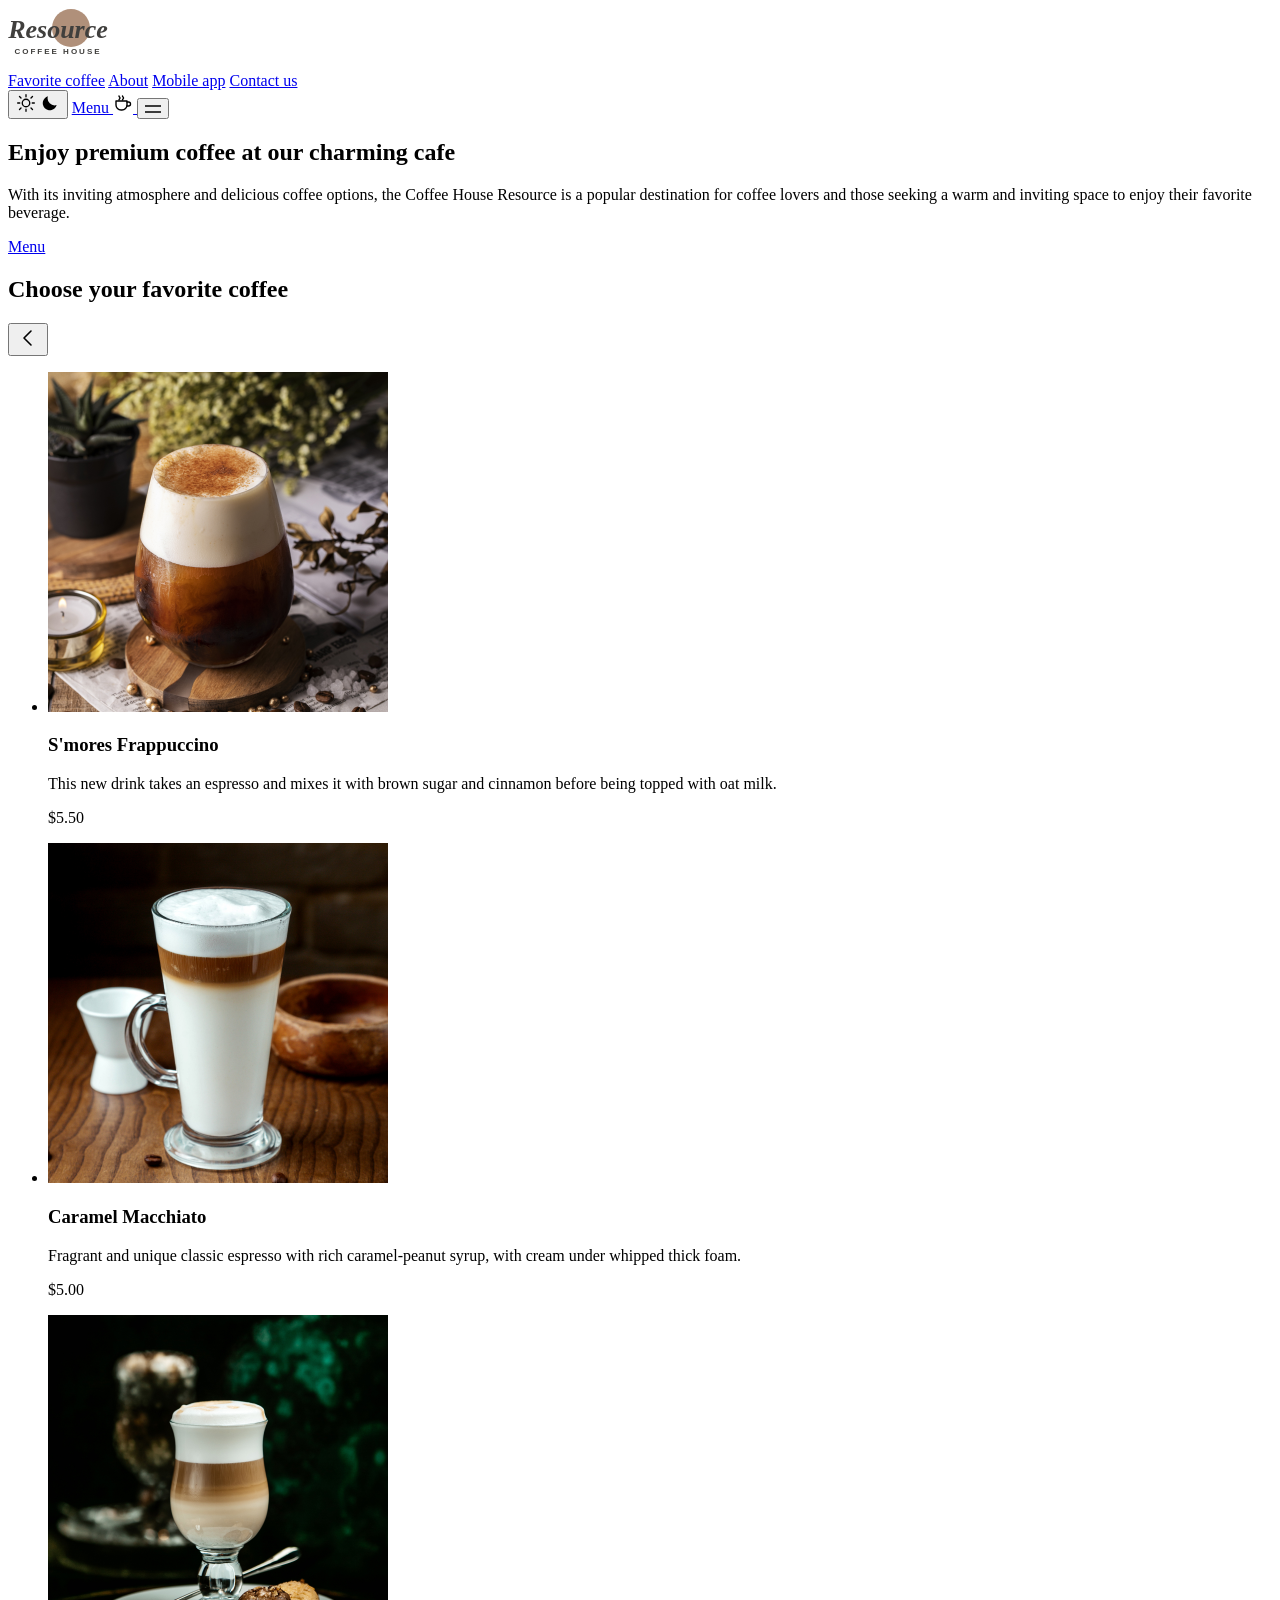
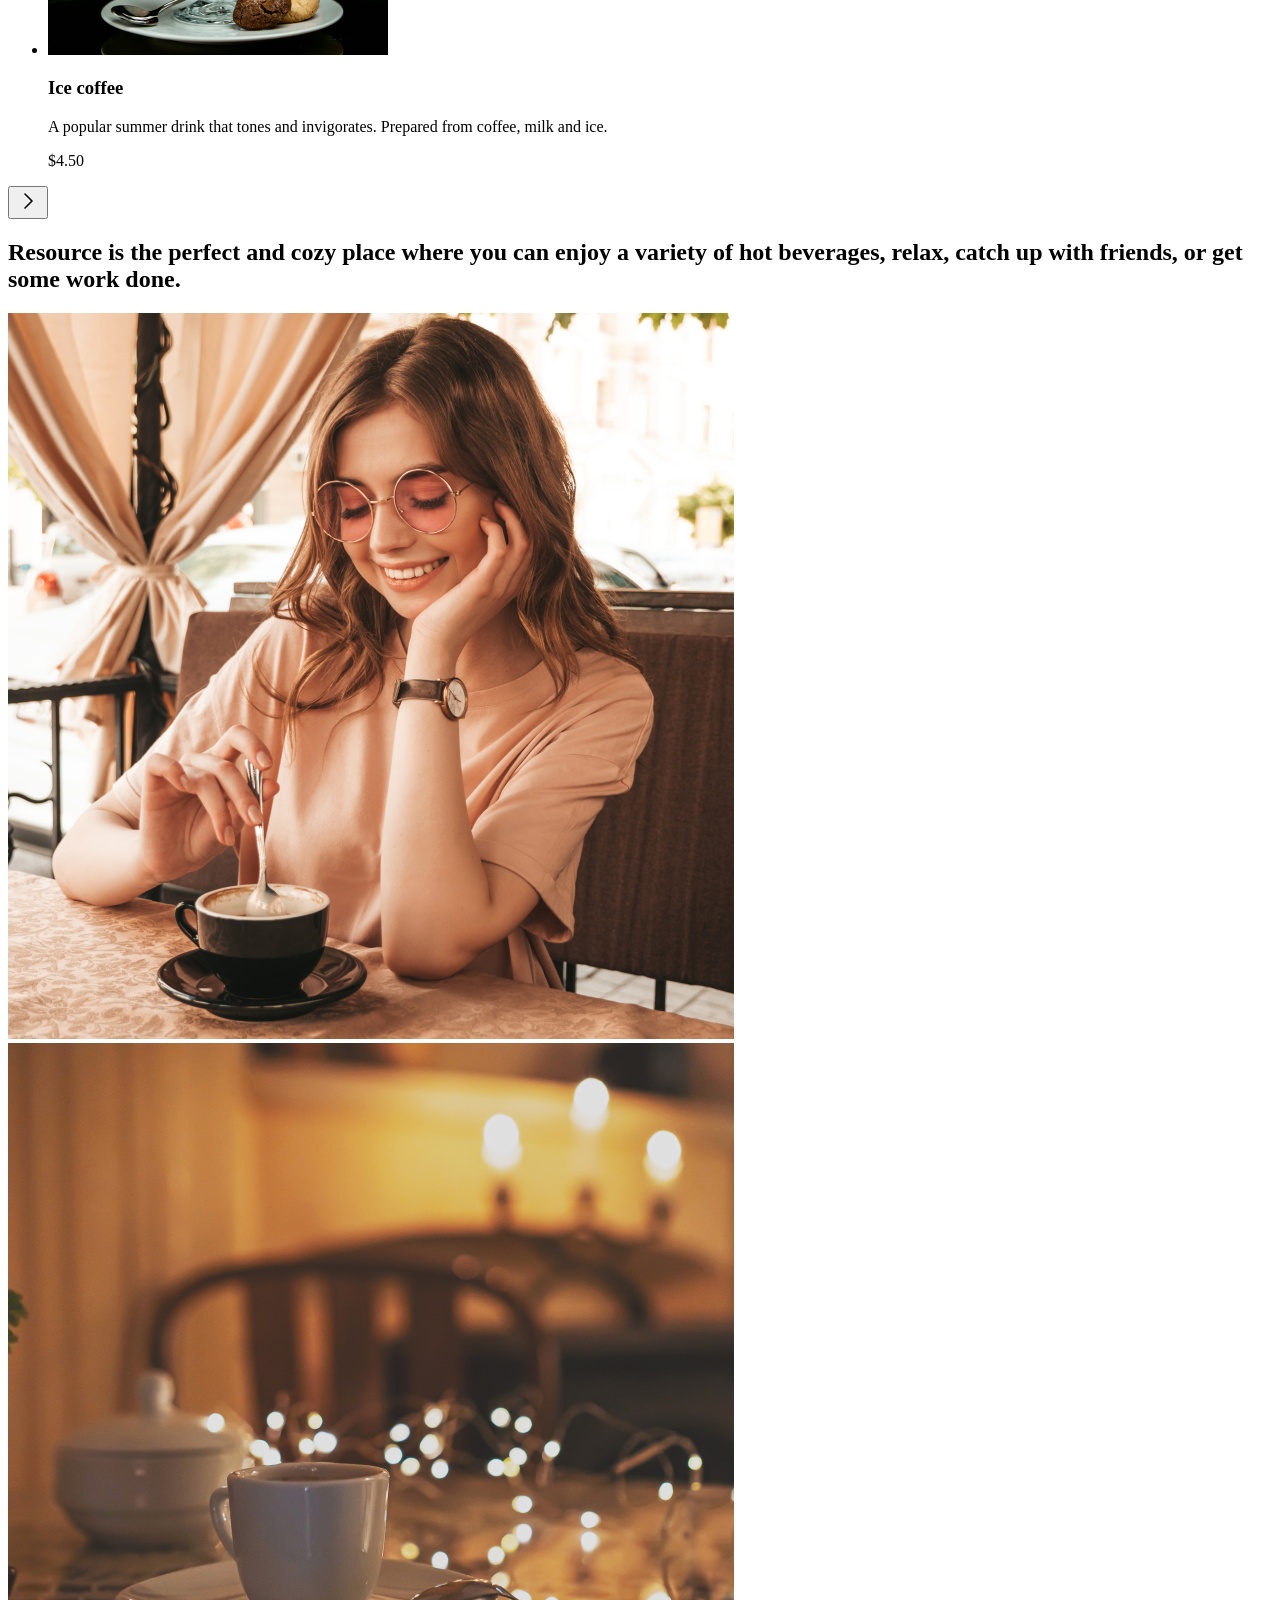
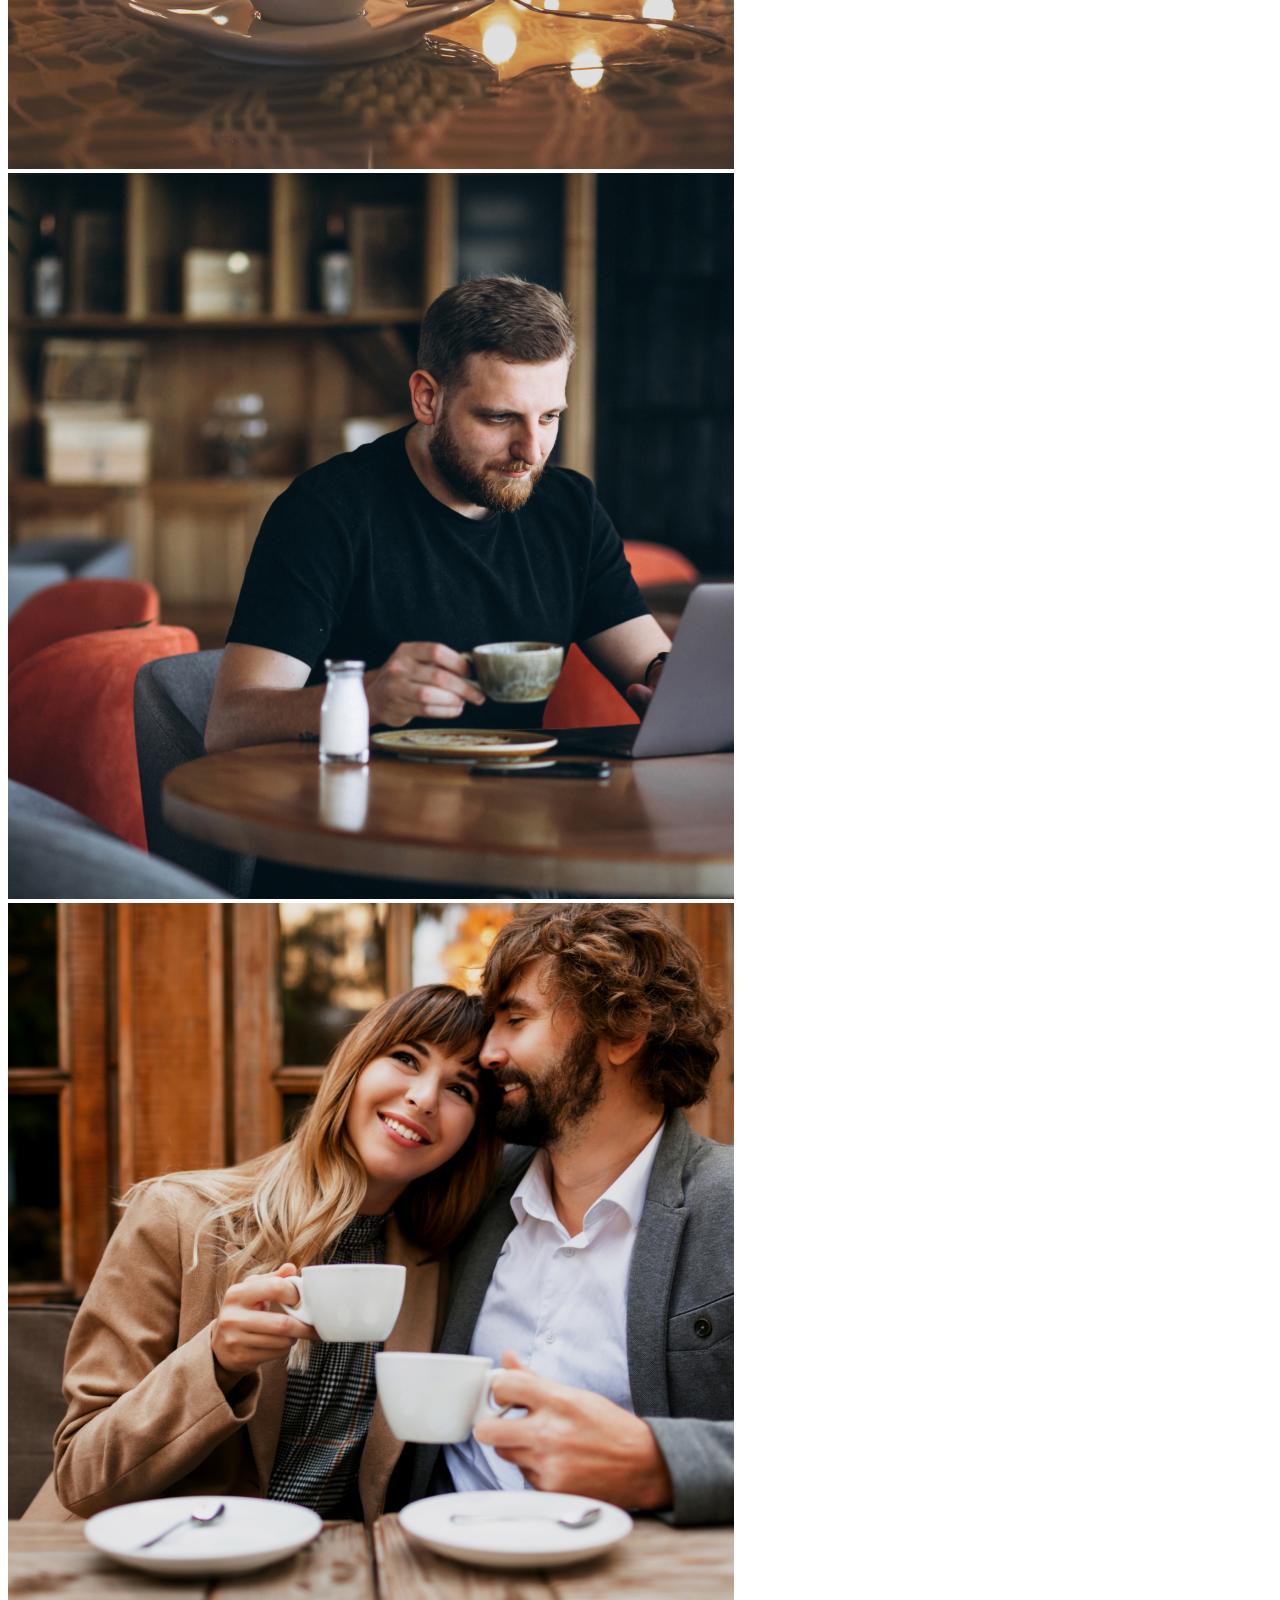
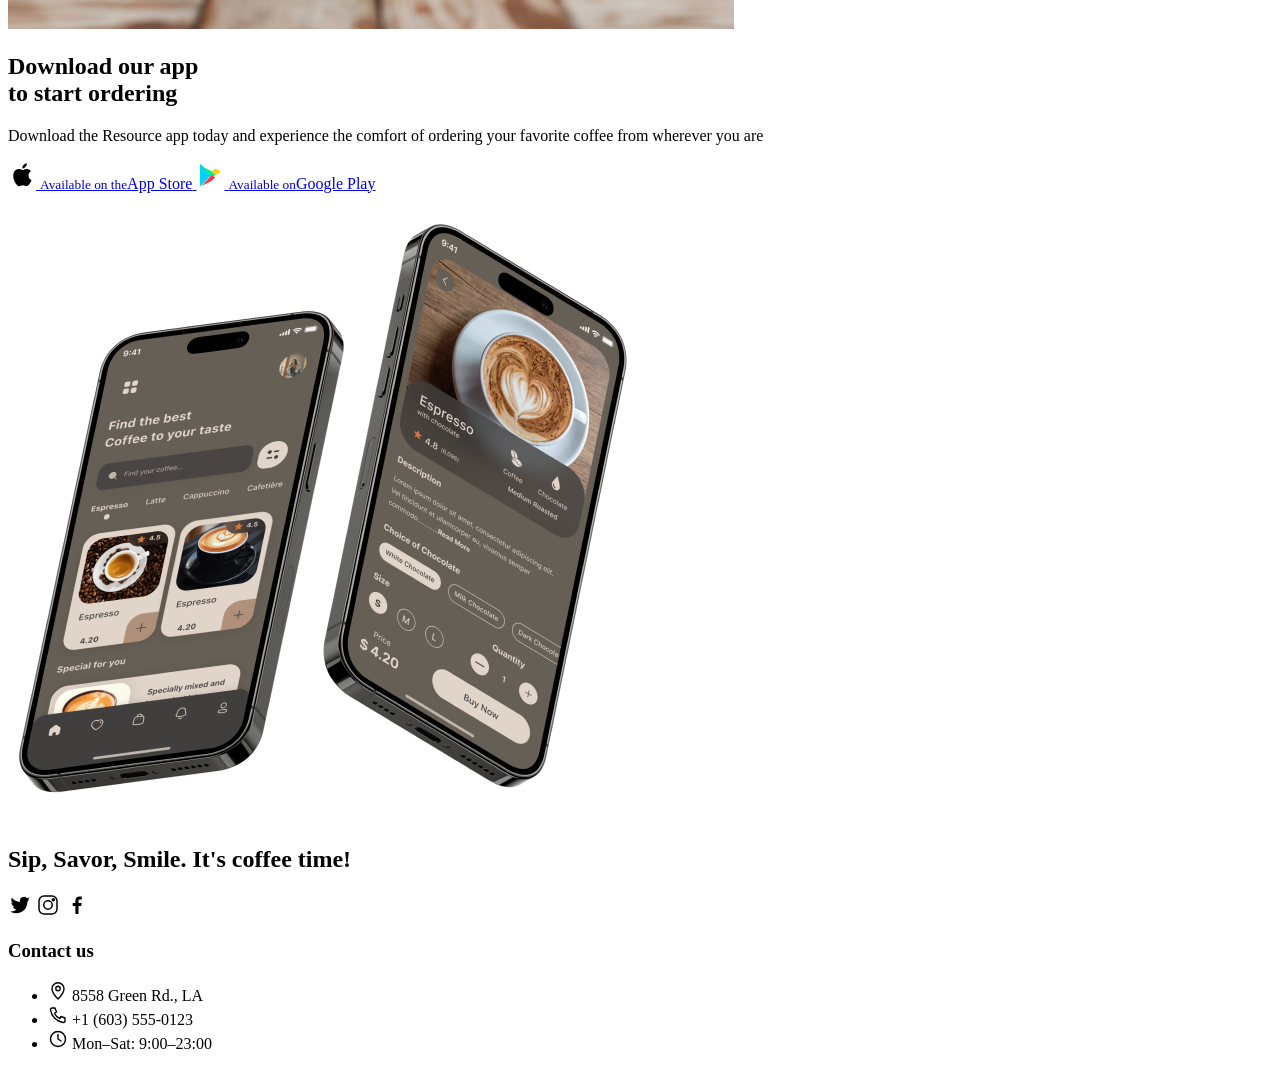
==== index.html @ 928c3a0d "feat: update index.html structure" ====
<!DOCTYPE html>
<html lang="en" data-theme="light">
<head>
    <meta charset="UTF-8">
    <meta name="viewport" content="width=device-width, initial-scale=1.0">
    <title>Coffee House</title>
    <link rel="preconnect" href="https://fonts.googleapis.com">
  <link rel="preconnect" href="https://fonts.gstatic.com" crossorigin>
  <link href="https://fonts.googleapis.com/css2?family=Inter:ital,wght@0,400;0,600;1,600&display=swap" rel="stylesheet">
  <link rel="stylesheet" href="css/reset.css">
  <link rel="stylesheet" href="css/variables.css">
  <link rel="stylesheet" href="css/styles.css">
  <link rel="stylesheet" href="css/responsive.css">
</head>
<body>

    <!-- Шапка сайту (спільна для обох сторінок) -->
    <header class="site-header" id="top">
    <div class="container header-menu">
      <a href="#top" class="logo" aria-label="Resource Coffee House">
        <img src="assets/icons/logo.svg" alt="Resource Coffee House" width="100" height="60">
      </a>

      <nav class="nav" aria-label="Main navigation">
        <a class="menu-item" href="#favorite-coffee">Favorite coffee</a>
        <a class="menu-item" href="#about">About</a>
        <a class="menu-item" href="#mobile-app">Mobile app</a>
        <a class="menu-item" href="#contacts">Contact us</a>
      </nav>

      <div class="header-actions">
        <button class="theme-switch" id="themeToggle" type="button" aria-label="Switch theme" aria-pressed="false">
          <span class="theme-switch__icon theme-switch__icon--sun">
            <img src="assets/icons/sun.svg" alt="" width="20" height="20">
          </span>
          <span class="theme-switch__icon theme-switch__icon--moon">
            <img src="assets/icons/moon.svg" alt="" width="20" height="20">
          </span>
        </button>

        <a class="menu-item menu-item--cta" href="#menu">
          Menu
          <img src="assets/icons/coffee-cup.svg" alt="" width="20" height="20">
        </a>

        <button class="burger-btn" id="burgerOpen" type="button" aria-label="Open menu" aria-expanded="false" aria-controls="mobileMenu">
          <img src="assets/icons/menu.svg" alt="" width="16" height="8">
        </button>
      </div>
    </div>
  </header>

    <div class="mobile-menu" id="mobileMenu" hidden>
    <div class="container header-menu">
      <a href="#top" class="logo" aria-label="Resource Coffee House">
        <img src="assets/icons/logo.svg" alt="Resource Coffee House" width="100" height="60">
      </a>
      <div class="header-actions">
        <button class="theme-switch" id="themeToggleMobile" type="button" aria-label="Switch theme" aria-pressed="false">
          <span class="theme-switch__icon theme-switch__icon--sun">
            <img src="assets/icons/sun.svg" alt="" width="20" height="20">
          </span>
          <span class="theme-switch__icon theme-switch__icon--moon">
            <img src="assets/icons/moon.svg" alt="" width="20" height="20">
          </span>
        </button>
        <button class="burger-btn" id="burgerClose" type="button" aria-label="Close menu">
          <img src="assets/icons/close.svg" alt="" width="16" height="16">
        </button>
      </div>
    </div>
    <nav class="mobile-nav" aria-label="Mobile navigation">
      <a href="#favorite-coffee">Favorite coffee</a>
      <a href="#about">About</a>
      <a href="#mobile-app">Mobile app</a>
      <a href="#contacts">Contact us</a>
      <a class="mobile-nav__cta" href="#menu">
        Menu
        <img src="assets/icons/coffee-cup.svg" alt="" width="32" height="32">
      </a>
    </nav>
  </div>

    <!-- Основний контент головної сторінки -->
    <main>
    <section class="hero">
      <div class="container-hero">
        <img class="hero-bg" src="assets/img/hero.jpg" alt="" onerror="this.style.display='none'">
        <div class="hero-content">
          <h1><span class="accent">Enjoy</span> premium coffee at our charming cafe</h1>
          <p>With its inviting atmosphere and delicious coffee options, the Coffee House Resource is a popular destination for coffee lovers and those seeking a warm and inviting space to enjoy their favorite beverage.</p>
          <a class="btn-primary" href="#menu">Menu</a>
        </div>
      </div>
    </section>

    <section class="favorite-coffee" id="favorite-coffee">
      <div class="container">
        <h2>Choose your <span class="accent">favorite</span> coffee</h2>

        <div class="slider" id="coffeeSlider">
          <button class="slider-arrow slider-arrow--prev" type="button" aria-label="Previous coffee">
            <img src="assets/icons/arrow-left.svg" alt="" width="24" height="24">
          </button>

          <div class="slider-viewport">
            <ul class="slider-track">
              <li class="slide">
                <img src="assets/images/coffee-1.png" alt="S'mores Frappuccino" onerror="this.style.background='var(--color-border-primary)'">
                <h3>S'mores Frappuccino</h3>
                <p>This new drink takes an espresso and mixes it with brown sugar and cinnamon before being topped with oat milk.</p>
                <p class="price">$5.50</p>
              </li>
              <li class="slide">
                <img src="assets/images/coffee-2.png" alt="Caramel Macchiato" onerror="this.style.background='var(--color-border-primary)'">
                <h3>Caramel Macchiato</h3>
                <p>Fragrant and unique classic espresso with rich caramel-peanut syrup, with cream under whipped thick foam.</p>
                <p class="price">$5.00</p>
              </li>
              <li class="slide">
                <img src="assets/images/coffee-3.png" alt="Ice coffee" onerror="this.style.background='var(--color-border-primary)'">
                <h3>Ice coffee</h3>
                <p>A popular summer drink that tones and invigorates. Prepared from coffee, milk and ice.</p>
                <p class="price">$4.50</p>
              </li>
            </ul>
          </div>

          <button class="slider-arrow slider-arrow--next" type="button" aria-label="Next coffee">
            <img src="assets/icons/arrow-right.svg" alt="" width="24" height="24">
          </button>
        </div>

        <div class="slider-dots" id="sliderDots" role="tablist" aria-label="Choose slide"></div>
      </div>
    </section>

    <section class="about" id="about">
      <div class="container">
        <h2>Resource is <span class="accent">the perfect and cozy place</span> where you can enjoy a variety of hot beverages, relax, catch up with friends, or get some work done.</h2>

        <div class="about-images">
          <div class="about-col">
            <div class="about-box about-box--tall">
              <img src="assets/images/about-1.png" alt="" onerror="this.style.background='var(--color-border-primary)'">
            </div>
            <div class="about-box about-box--short">
              <img src="assets/images/about-2.png" alt="" onerror="this.style.background='var(--color-border-primary)'">
            </div>
          </div>
          <div class="about-col">
            <div class="about-box about-box--short">
              <img src="assets/images/about-3.png" alt="" onerror="this.style.background='var(--color-border-primary)'">
            </div>
            <div class="about-box about-box--tall">
              <img src="assets/images/about-4.png" alt="" onerror="this.style.background='var(--color-border-primary)'">
            </div>
          </div>
        </div>
      </div>
    </section>

    <section class="mobile-app" id="mobile-app">
      <div class="container mobile-app-inner">
        <div class="offer">
          <h2><span class="accent">Download</span> our app<br>to start ordering</h2>
          <p>Download the Resource app today and experience the comfort of ordering your favorite coffee from wherever you are</p>
          <div class="app-buttons">
            <a class="btn-outline" href="#">
              <img src="assets/icons/apple.svg" alt="" width="28" height="28">
              <span><small>Available on the</small>App Store</span>
            </a>
            <a class="btn-outline" href="#">
              <img src="assets/icons/google-play.svg" alt="" width="28" height="28">
              <span><small>Available on</small>Google Play</span>
            </a>
          </div>
        </div>
        <img class="mobile-screens" src="assets/images/mobile-screens.png" alt="" onerror="this.style.display='none'">
      </div>
    </section>

  </main>

    <!-- Підвал сайту (спільний для обох сторінок) -->
    <footer class="contacts" id="contacts">
      <div class="container contacts-inner">
        <div class="offer">
          <h2>Sip, Savor, Smile. <span class="accent">It's coffee time!</span></h2>
          <div class="socials">
            <a href="#" aria-label="Twitter"><img src="assets/icons/twitter.svg" alt="" width="24" height="24"></a>
            <a href="#" aria-label="Instagram"><img src="assets/icons/instagram.svg" alt="" width="24" height="24"></a>
            <a href="#" aria-label="Facebook"><img src="assets/icons/facebook.svg" alt="" width="24" height="24"></a>
          </div>
        </div>
        <div class="contacts-info">
          <h3>Contact us</h3>
          <ul class="contacts-list">
            <li><img src="assets/icons/pin.svg" alt="" width="20" height="20"> 8558 Green Rd., LA</li>
            <li><img src="assets/icons/phone.svg" alt="" width="20" height="20"> +1 (603) 555-0123</li>
            <li><img src="assets/icons/clock.svg" alt="" width="20" height="20"> Mon–Sat: 9:00–23:00</li>
          </ul>
        </div>
      </div>
    </footer>

    
</body>
</html>
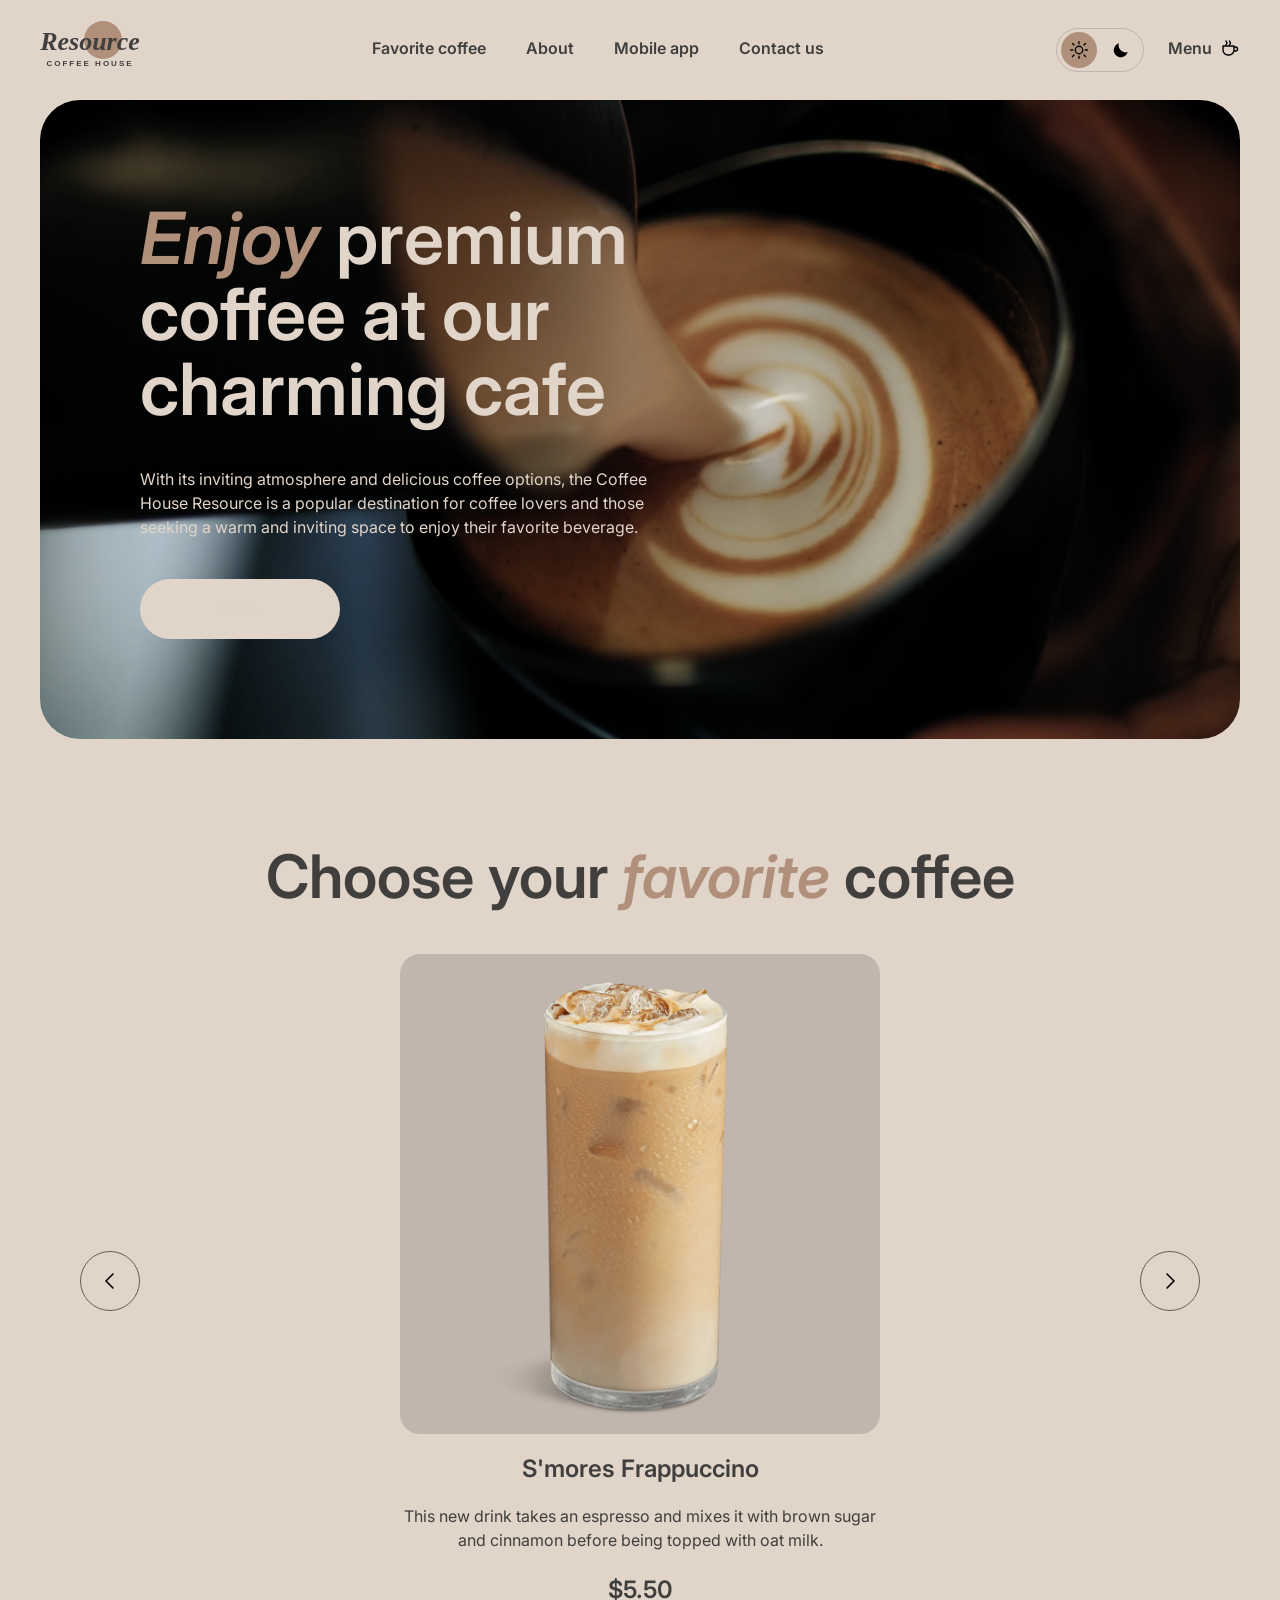
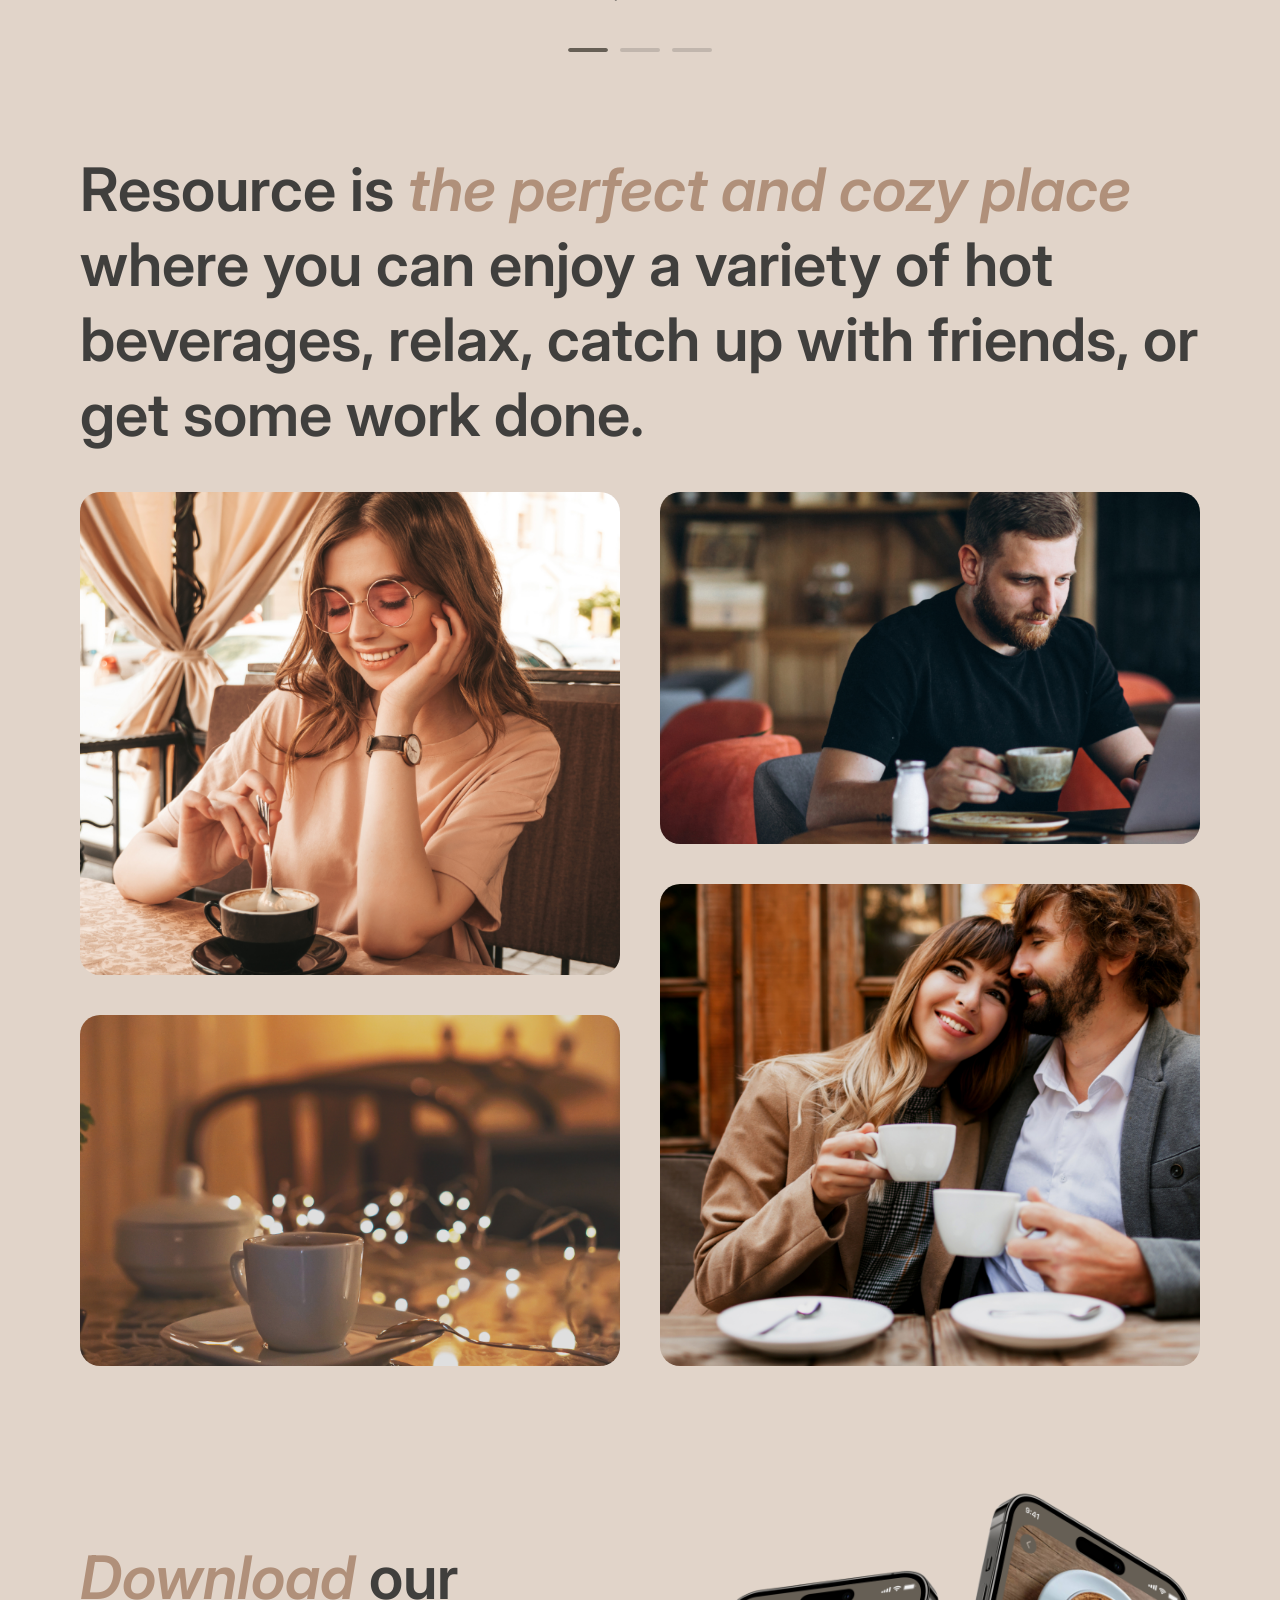
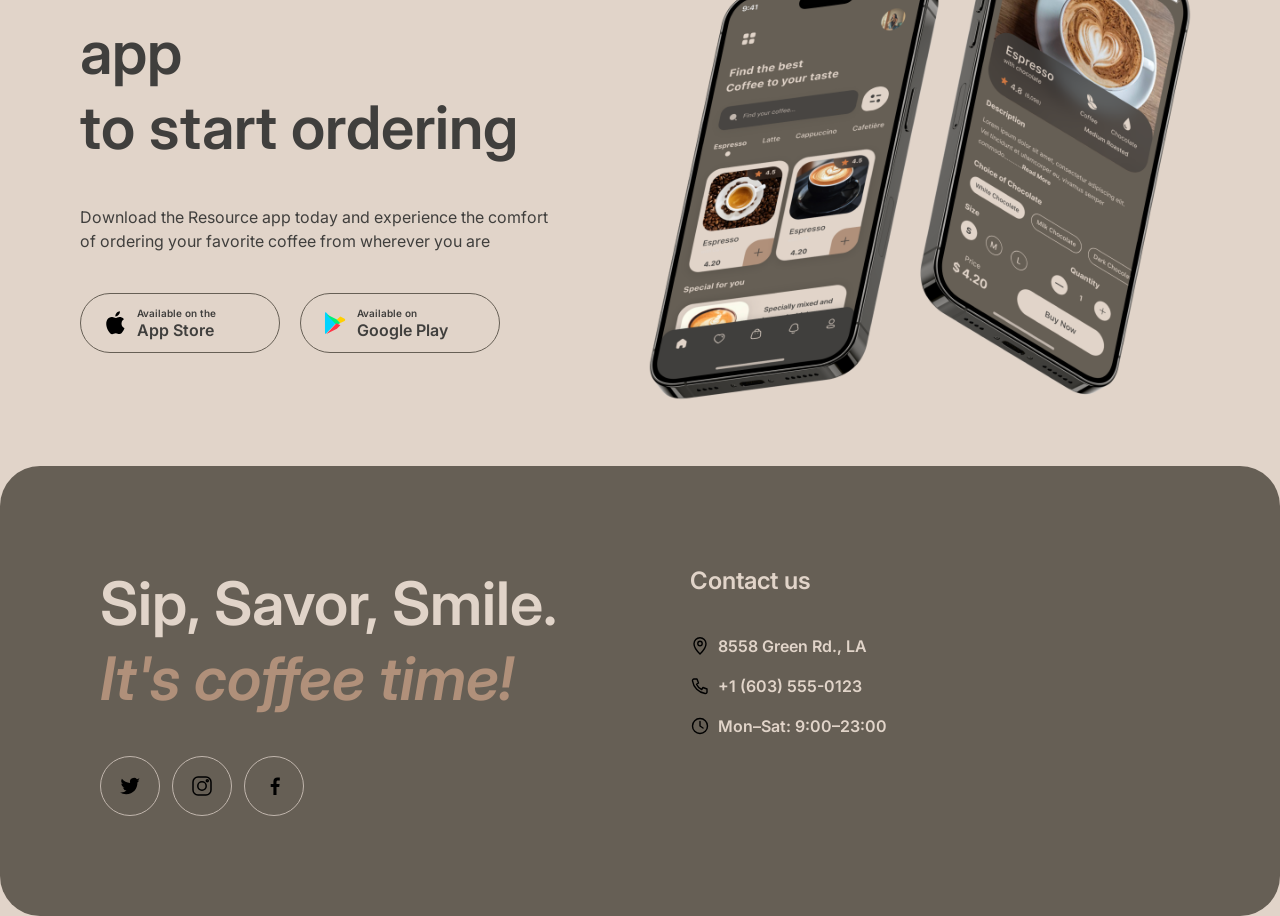
==== commit d3aeb565: "feat: implement responsive layout and dark/light theme for part 1" ====
--- a/index.html
+++ b/index.html
@@ -1,209 +1,222 @@
-<!DOCTYPE html>
-<html lang="en" data-theme="light">
-<head>
-    <meta charset="UTF-8">
-    <meta name="viewport" content="width=device-width, initial-scale=1.0">
-    <title>Coffee House</title>
-    <link rel="preconnect" href="https://fonts.googleapis.com">
-  <link rel="preconnect" href="https://fonts.gstatic.com" crossorigin>
-  <link href="https://fonts.googleapis.com/css2?family=Inter:ital,wght@0,400;0,600;1,600&display=swap" rel="stylesheet">
-  <link rel="stylesheet" href="css/reset.css">
-  <link rel="stylesheet" href="css/variables.css">
-  <link rel="stylesheet" href="css/styles.css">
-  <link rel="stylesheet" href="css/responsive.css">
-</head>
-<body>
-
-    <!-- Шапка сайту (спільна для обох сторінок) -->
-    <header class="site-header" id="top">
-    <div class="container header-menu">
-      <a href="#top" class="logo" aria-label="Resource Coffee House">
-        <img src="assets/icons/logo.svg" alt="Resource Coffee House" width="100" height="60">
-      </a>
-
-      <nav class="nav" aria-label="Main navigation">
-        <a class="menu-item" href="#favorite-coffee">Favorite coffee</a>
-        <a class="menu-item" href="#about">About</a>
-        <a class="menu-item" href="#mobile-app">Mobile app</a>
-        <a class="menu-item" href="#contacts">Contact us</a>
-      </nav>
-
-      <div class="header-actions">
-        <button class="theme-switch" id="themeToggle" type="button" aria-label="Switch theme" aria-pressed="false">
-          <span class="theme-switch__icon theme-switch__icon--sun">
-            <img src="assets/icons/sun.svg" alt="" width="20" height="20">
-          </span>
-          <span class="theme-switch__icon theme-switch__icon--moon">
-            <img src="assets/icons/moon.svg" alt="" width="20" height="20">
-          </span>
-        </button>
-
-        <a class="menu-item menu-item--cta" href="#menu">
-          Menu
-          <img src="assets/icons/coffee-cup.svg" alt="" width="20" height="20">
-        </a>
-
-        <button class="burger-btn" id="burgerOpen" type="button" aria-label="Open menu" aria-expanded="false" aria-controls="mobileMenu">
-          <img src="assets/icons/menu.svg" alt="" width="16" height="8">
-        </button>
-      </div>
-    </div>
-  </header>
-
-    <div class="mobile-menu" id="mobileMenu" hidden>
-    <div class="container header-menu">
-      <a href="#top" class="logo" aria-label="Resource Coffee House">
-        <img src="assets/icons/logo.svg" alt="Resource Coffee House" width="100" height="60">
-      </a>
-      <div class="header-actions">
-        <button class="theme-switch" id="themeToggleMobile" type="button" aria-label="Switch theme" aria-pressed="false">
-          <span class="theme-switch__icon theme-switch__icon--sun">
-            <img src="assets/icons/sun.svg" alt="" width="20" height="20">
-          </span>
-          <span class="theme-switch__icon theme-switch__icon--moon">
-            <img src="assets/icons/moon.svg" alt="" width="20" height="20">
-          </span>
-        </button>
-        <button class="burger-btn" id="burgerClose" type="button" aria-label="Close menu">
-          <img src="assets/icons/close.svg" alt="" width="16" height="16">
-        </button>
-      </div>
-    </div>
-    <nav class="mobile-nav" aria-label="Mobile navigation">
-      <a href="#favorite-coffee">Favorite coffee</a>
-      <a href="#about">About</a>
-      <a href="#mobile-app">Mobile app</a>
-      <a href="#contacts">Contact us</a>
-      <a class="mobile-nav__cta" href="#menu">
-        Menu
-        <img src="assets/icons/coffee-cup.svg" alt="" width="32" height="32">
-      </a>
-    </nav>
-  </div>
-
-    <!-- Основний контент головної сторінки -->
-    <main>
-    <section class="hero">
-      <div class="container-hero">
-        <img class="hero-bg" src="assets/img/hero.jpg" alt="" onerror="this.style.display='none'">
-        <div class="hero-content">
-          <h1><span class="accent">Enjoy</span> premium coffee at our charming cafe</h1>
-          <p>With its inviting atmosphere and delicious coffee options, the Coffee House Resource is a popular destination for coffee lovers and those seeking a warm and inviting space to enjoy their favorite beverage.</p>
-          <a class="btn-primary" href="#menu">Menu</a>
-        </div>
-      </div>
-    </section>
-
-    <section class="favorite-coffee" id="favorite-coffee">
-      <div class="container">
-        <h2>Choose your <span class="accent">favorite</span> coffee</h2>
-
-        <div class="slider" id="coffeeSlider">
-          <button class="slider-arrow slider-arrow--prev" type="button" aria-label="Previous coffee">
-            <img src="assets/icons/arrow-left.svg" alt="" width="24" height="24">
-          </button>
-
-          <div class="slider-viewport">
-            <ul class="slider-track">
-              <li class="slide">
-                <img src="assets/images/coffee-1.png" alt="S'mores Frappuccino" onerror="this.style.background='var(--color-border-primary)'">
-                <h3>S'mores Frappuccino</h3>
-                <p>This new drink takes an espresso and mixes it with brown sugar and cinnamon before being topped with oat milk.</p>
-                <p class="price">$5.50</p>
-              </li>
-              <li class="slide">
-                <img src="assets/images/coffee-2.png" alt="Caramel Macchiato" onerror="this.style.background='var(--color-border-primary)'">
-                <h3>Caramel Macchiato</h3>
-                <p>Fragrant and unique classic espresso with rich caramel-peanut syrup, with cream under whipped thick foam.</p>
-                <p class="price">$5.00</p>
-              </li>
-              <li class="slide">
-                <img src="assets/images/coffee-3.png" alt="Ice coffee" onerror="this.style.background='var(--color-border-primary)'">
-                <h3>Ice coffee</h3>
-                <p>A popular summer drink that tones and invigorates. Prepared from coffee, milk and ice.</p>
-                <p class="price">$4.50</p>
-              </li>
-            </ul>
-          </div>
-
-          <button class="slider-arrow slider-arrow--next" type="button" aria-label="Next coffee">
-            <img src="assets/icons/arrow-right.svg" alt="" width="24" height="24">
-          </button>
-        </div>
-
-        <div class="slider-dots" id="sliderDots" role="tablist" aria-label="Choose slide"></div>
-      </div>
-    </section>
-
-    <section class="about" id="about">
-      <div class="container">
-        <h2>Resource is <span class="accent">the perfect and cozy place</span> where you can enjoy a variety of hot beverages, relax, catch up with friends, or get some work done.</h2>
-
-        <div class="about-images">
-          <div class="about-col">
-            <div class="about-box about-box--tall">
-              <img src="assets/images/about-1.png" alt="" onerror="this.style.background='var(--color-border-primary)'">
-            </div>
-            <div class="about-box about-box--short">
-              <img src="assets/images/about-2.png" alt="" onerror="this.style.background='var(--color-border-primary)'">
-            </div>
-          </div>
-          <div class="about-col">
-            <div class="about-box about-box--short">
-              <img src="assets/images/about-3.png" alt="" onerror="this.style.background='var(--color-border-primary)'">
-            </div>
-            <div class="about-box about-box--tall">
-              <img src="assets/images/about-4.png" alt="" onerror="this.style.background='var(--color-border-primary)'">
-            </div>
-          </div>
-        </div>
-      </div>
-    </section>
-
-    <section class="mobile-app" id="mobile-app">
-      <div class="container mobile-app-inner">
-        <div class="offer">
-          <h2><span class="accent">Download</span> our app<br>to start ordering</h2>
-          <p>Download the Resource app today and experience the comfort of ordering your favorite coffee from wherever you are</p>
-          <div class="app-buttons">
-            <a class="btn-outline" href="#">
-              <img src="assets/icons/apple.svg" alt="" width="28" height="28">
-              <span><small>Available on the</small>App Store</span>
-            </a>
-            <a class="btn-outline" href="#">
-              <img src="assets/icons/google-play.svg" alt="" width="28" height="28">
-              <span><small>Available on</small>Google Play</span>
-            </a>
-          </div>
-        </div>
-        <img class="mobile-screens" src="assets/images/mobile-screens.png" alt="" onerror="this.style.display='none'">
-      </div>
-    </section>
-
-  </main>
-
-    <!-- Підвал сайту (спільний для обох сторінок) -->
-    <footer class="contacts" id="contacts">
-      <div class="container contacts-inner">
-        <div class="offer">
-          <h2>Sip, Savor, Smile. <span class="accent">It's coffee time!</span></h2>
-          <div class="socials">
-            <a href="#" aria-label="Twitter"><img src="assets/icons/twitter.svg" alt="" width="24" height="24"></a>
-            <a href="#" aria-label="Instagram"><img src="assets/icons/instagram.svg" alt="" width="24" height="24"></a>
-            <a href="#" aria-label="Facebook"><img src="assets/icons/facebook.svg" alt="" width="24" height="24"></a>
-          </div>
-        </div>
-        <div class="contacts-info">
-          <h3>Contact us</h3>
-          <ul class="contacts-list">
-            <li><img src="assets/icons/pin.svg" alt="" width="20" height="20"> 8558 Green Rd., LA</li>
-            <li><img src="assets/icons/phone.svg" alt="" width="20" height="20"> +1 (603) 555-0123</li>
-            <li><img src="assets/icons/clock.svg" alt="" width="20" height="20"> Mon–Sat: 9:00–23:00</li>
-          </ul>
-        </div>
-      </div>
-    </footer>
-
-    
-</body>
-</html>+<!DOCTYPE html>
+<html lang="en" data-theme="light">
+<head>
+  <meta charset="UTF-8">
+  <meta name="viewport" content="width=device-width, initial-scale=1.0">
+  <title>Coffee House</title>
+  <link rel="icon" href="assets/icons/logo.svg" type="image/svg+xml">
+  <link rel="preconnect" href="https://fonts.googleapis.com">
+  <link rel="preconnect" href="https://fonts.gstatic.com" crossorigin>
+  <link href="https://fonts.googleapis.com/css2?family=Inter:ital,wght@0,400;0,600;1,600&display=swap" rel="stylesheet">
+  <link rel="stylesheet" href="css/reset.css">
+  <link rel="stylesheet" href="css/variables.css">
+  <link rel="stylesheet" href="css/styles.css">
+  <link rel="stylesheet" href="css/responsive.css">
+</head>
+<body>
+
+  <!-- Шапка сайту (спільна для обох сторінок) -->
+  <header class="site-header" id="top">
+    <div class="container header-menu">
+      <a href="#top" class="logo" aria-label="Coffee House">
+        <img src="assets/icons/logo.svg" alt="Coffee House logo" width="100" height="60">
+      </a>
+
+      <nav class="nav" aria-label="Main navigation">
+        <ul class="nav-list">
+          <li><a class="menu-item" href="#favorite-coffee">Favorite coffee</a></li>
+          <li><a class="menu-item" href="#about">About</a></li>
+          <li><a class="menu-item" href="#mobile-app">Mobile app</a></li>
+          <li><a class="menu-item" href="#contacts">Contact us</a></li>
+        </ul>
+      </nav>
+
+      <div class="header-actions">
+        <button class="theme-switch" id="themeToggle" type="button" aria-label="Switch theme" aria-pressed="false">
+          <span class="theme-switch__icon theme-switch__icon--sun">
+            <img src="assets/icons/sun.svg" alt="" width="20" height="20">
+          </span>
+          <span class="theme-switch__icon theme-switch__icon--moon">
+            <img src="assets/icons/moon.svg" alt="" width="20" height="20">
+          </span>
+        </button>
+
+        <a class="menu-item menu-item--cta" href="menu.html">
+          <span>Menu</span>
+          <img src="assets/icons/coffee-cup.svg" alt="" width="20" height="20">
+        </a>
+
+        <button class="burger-btn" id="burgerBtn" type="button" aria-label="Open menu" aria-expanded="false" aria-controls="mobileMenu">
+          <span class="burger-line burger-line--top"></span>
+          <span class="burger-line burger-line--bottom"></span>
+        </button>
+      </div>
+    </div>
+  </header>
+
+  <!-- Мобільне бургер-меню -->
+  <div class="mobile-menu" id="mobileMenu" hidden>
+    <nav class="mobile-nav" aria-label="Mobile navigation">
+      <ul class="mobile-nav-list">
+        <li><a class="mobile-nav-link" href="#favorite-coffee">Favorite coffee</a></li>
+        <li><a class="mobile-nav-link" href="#about">About</a></li>
+        <li><a class="mobile-nav-link" href="#mobile-app">Mobile app</a></li>
+        <li><a class="mobile-nav-link" href="#contacts">Contact us</a></li>
+      </ul>
+      <a class="mobile-nav__cta" href="menu.html">
+        <span>Menu</span>
+        <img src="assets/icons/coffee-cup.svg" alt="" width="32" height="32">
+      </a>
+    </nav>
+  </div>
+
+  <!-- Основний контент головної сторінки -->
+  <main>
+    <section class="hero">
+      <div class="container-hero">
+        <img class="hero-bg" src="assets/images/img-hero.png" alt="" aria-hidden="true">
+        <div class="hero-content">
+          <h1><span class="accent">Enjoy</span> premium coffee at our charming cafe</h1>
+          <p>With its inviting atmosphere and delicious coffee options, the Coffee House Resource is a popular destination for coffee lovers and those seeking a warm and inviting space to enjoy their favorite beverage.</p>
+          <a class="btn-primary" href="menu.html">Menu</a>
+        </div>
+      </div>
+    </section>
+
+    <section class="favorite-coffee" id="favorite-coffee">
+      <div class="container">
+        <h2>Choose your <span class="accent">favorite</span> coffee</h2>
+
+        <div class="slider" id="coffeeSlider">
+          <button class="slider-arrow slider-arrow--prev" id="sliderPrev" type="button" aria-label="Previous slide">
+            <img src="assets/icons/arrow-left.svg" alt="" width="24" height="24">
+          </button>
+
+          <div class="slider-viewport">
+            <ul class="slider-track" id="sliderTrack">
+              <li class="slide">
+                <img src="assets/images/coffee-slider-1.png" alt="S'mores Frappuccino">
+                <h3>S'mores Frappuccino</h3>
+                <p>This new drink takes an espresso and mixes it with brown sugar and cinnamon before being topped with oat milk.</p>
+                <p class="price">$5.50</p>
+              </li>
+              <li class="slide">
+                <img src="assets/images/coffee-slider-2.png" alt="Caramel Macchiato">
+                <h3>Caramel Macchiato</h3>
+                <p>Fragrant and unique classic espresso with rich caramel-peanut syrup, with cream under whipped thick foam.</p>
+                <p class="price">$5.00</p>
+              </li>
+              <li class="slide">
+                <img src="assets/images/coffee-slider-3.png" alt="Ice coffee">
+                <h3>Ice coffee</h3>
+                <p>A popular summer drink that tones and invigorates. Prepared from coffee, milk and ice.</p>
+                <p class="price">$4.50</p>
+              </li>
+            </ul>
+          </div>
+
+          <button class="slider-arrow slider-arrow--next" id="sliderNext" type="button" aria-label="Next slide">
+            <img src="assets/icons/arrow-right.svg" alt="" width="24" height="24">
+          </button>
+        </div>
+
+        <div class="slider-dots" id="sliderDots" role="tablist" aria-label="Choose slide">
+          <button type="button" class="slider-dot active" role="tab" aria-selected="true" aria-label="Go to slide 1"><span class="slider-dot__progress"></span></button>
+          <button type="button" class="slider-dot" role="tab" aria-selected="false" aria-label="Go to slide 2"><span class="slider-dot__progress"></span></button>
+          <button type="button" class="slider-dot" role="tab" aria-selected="false" aria-label="Go to slide 3"><span class="slider-dot__progress"></span></button>
+        </div>
+      </div>
+    </section>
+
+    <section class="about" id="about">
+      <div class="container">
+        <h2>Resource is <span class="accent">the perfect and cozy place</span> where you can enjoy a variety of hot beverages, relax, catch up with friends, or get some work done.</h2>
+
+        <div class="about-images">
+          <div class="about-col">
+            <div class="about-box about-box--tall">
+              <img src="assets/images/about-1.png" alt="Cozy cafe interior">
+            </div>
+            <div class="about-box about-box--short">
+              <img src="assets/images/about-2.png" alt="Freshly brewed coffee cup">
+            </div>
+          </div>
+          <div class="about-col">
+            <div class="about-box about-box--short">
+              <img src="assets/images/about-3.png" alt="Coffee beans assortment">
+            </div>
+            <div class="about-box about-box--tall">
+              <img src="assets/images/about-4.png" alt="Coffee preparation bar">
+            </div>
+          </div>
+        </div>
+      </div>
+    </section>
+
+    <section class="mobile-app" id="mobile-app">
+      <div class="container mobile-app-inner">
+        <div class="offer">
+          <h2><span class="accent">Download</span> our app<br>to start ordering</h2>
+          <p>Download the Resource app today and experience the comfort of ordering your favorite coffee from wherever you are</p>
+          <div class="app-buttons">
+            <a class="btn-outline" href="https://www.apple.com/app-store/" target="_blank" rel="noopener noreferrer">
+              <img src="assets/icons/apple.svg" alt="" width="28" height="28">
+              <span><small>Available on the</small>App Store</span>
+            </a>
+            <a class="btn-outline" href="https://play.google.com/store" target="_blank" rel="noopener noreferrer">
+              <img src="assets/icons/google-play.svg" alt="" width="28" height="28">
+              <span><small>Available on</small>Google Play</span>
+            </a>
+          </div>
+        </div>
+        <img class="mobile-screens" src="assets/images/mobile-screens.png" alt="Resource Mobile App Screens" width="630" height="630">
+      </div>
+    </section>
+  </main>
+
+  <!-- Підвал сайту (спільний для обох сторінок) -->
+  <footer class="contacts" id="contacts">
+    <div class="container contacts-inner">
+      <div class="offer">
+        <h2>Sip, Savor, Smile. <span class="accent">It's coffee time!</span></h2>
+        <div class="socials">
+          <a href="https://twitter.com" target="_blank" rel="noopener noreferrer" aria-label="Twitter">
+            <img src="assets/icons/twitter.svg" alt="" width="24" height="24">
+          </a>
+          <a href="https://instagram.com" target="_blank" rel="noopener noreferrer" aria-label="Instagram">
+            <img src="assets/icons/instagram.svg" alt="" width="24" height="24">
+          </a>
+          <a href="https://facebook.com" target="_blank" rel="noopener noreferrer" aria-label="Facebook">
+            <img src="assets/icons/facebook.svg" alt="" width="24" height="24">
+          </a>
+        </div>
+      </div>
+      <div class="contacts-info">
+        <h3>Contact us</h3>
+        <ul class="contacts-list">
+          <li>
+            <a class="contacts-link" href="https://maps.google.com/?q=8558+Green+Rd+LA" target="_blank" rel="noopener noreferrer">
+              <img src="assets/icons/pin.svg" alt="" width="20" height="20">
+              <span>8558 Green Rd., LA</span>
+            </a>
+          </li>
+          <li>
+            <a class="contacts-link" href="tel:+16035550123">
+              <img src="assets/icons/phone.svg" alt="" width="20" height="20">
+              <span>+1 (603) 555-0123</span>
+            </a>
+          </li>
+          <li>
+            <span class="contacts-link contacts-link--static">
+              <img src="assets/icons/clock.svg" alt="" width="20" height="20">
+              <span>Mon–Sat: 9:00–23:00</span>
+            </span>
+          </li>
+        </ul>
+      </div>
+    </div>
+  </footer>
+
+  <script src="js/theme.js"></script>
+</body>
+</html>
--- a/css/variables.css
+++ b/css/variables.css
@@ -0,0 +1,47 @@
+/* Токени дизайну (light + dark) */
+:root {
+  /* базові кольори (однакові в обох темах) */
+  --color-accent: #b0907a;
+  --color-text-inverse: #e1d4c9; /* світлий текст поверх темного фону */
+
+  /* light theme (за замовчуванням) */
+  --color-bg-page: #e1d4c9;
+  --color-bg-container: #665f55;
+  --color-text-primary: #403f3d;
+  --color-border-primary: #c1b6ad;
+  --color-border-inverse: #665f55;
+  --color-backdrop: rgba(41, 40, 38, 0.8);
+
+  /* шрифти */
+  --font-main: 'Inter', Arial, sans-serif;
+
+  /* типографіка */
+  --fs-h1: 72px;
+  --lh-h1: 1.05;
+  --fs-h2: 60px;
+  --lh-h2: 1.25;
+  --fs-h3: 24px;
+  --lh-h3: 1.25;
+  --fs-body: 16px;
+  --lh-body: 1.5;
+  --fs-caption: 10px;
+  --lh-caption: 1.4;
+  --fs-burger-link: 32px;
+
+  --radius-lg: 40px;
+  --radius-md: 20px;
+  --radius-pill: 100px;
+
+  --container-max: 1360px;
+  --gap-section: 100px;
+  --transition: 0.3s ease;
+}
+
+[data-theme='dark'] {
+  --color-bg-page: #292826;
+  --color-bg-container: #403f3d;
+  --color-text-primary: #e1d4c9;
+  --color-border-primary: #665f55;
+  --color-border-inverse: #c1b6ad;
+  --color-backdrop: rgba(0, 0, 0, 0.8);
+}
--- a/css/styles.css
+++ b/css/styles.css
@@ -0,0 +1,685 @@
+/* ==== Base & Reset additions ==== */
+html {
+  scroll-behavior: smooth;
+}
+
+body {
+  font-family: var(--font-main);
+  background-color: var(--color-bg-page);
+  color: var(--color-text-primary);
+  min-height: 100vh;
+  transition:
+    background-color var(--transition),
+    color var(--transition);
+}
+
+.container {
+  max-width: var(--container-max);
+  margin: 0 auto;
+  padding: 0 40px;
+}
+
+.accent {
+  color: var(--color-accent);
+  font-style: italic;
+}
+
+h1,
+h2,
+h3 {
+  font-weight: 600;
+}
+
+main {
+  display: flex;
+  flex-direction: column;
+  gap: var(--gap-section);
+  padding: 0 40px 40px;
+}
+
+/* ==== Header ==== */
+.site-header {
+  position: relative;
+  z-index: 100;
+  padding: 20px 0;
+  background-color: var(--color-bg-page);
+  transition: background-color var(--transition);
+}
+
+.header-menu {
+  display: flex;
+  align-items: center;
+  justify-content: space-between;
+  gap: 24px;
+}
+
+.logo {
+  display: inline-block;
+  transition: opacity var(--transition);
+}
+
+.logo:hover {
+  opacity: 0.8;
+}
+
+.logo img {
+  display: block;
+}
+
+.nav-list {
+  display: flex;
+  align-items: center;
+  gap: 40px;
+}
+
+.menu-item {
+  position: relative;
+  font-weight: 600;
+  font-size: var(--fs-body);
+  padding-bottom: 4px;
+  display: inline-flex;
+  align-items: center;
+  gap: 8px;
+  white-space: nowrap;
+  color: var(--color-text-primary);
+  transition: color var(--transition);
+}
+
+.menu-item::after {
+  content: '';
+  position: absolute;
+  left: 0;
+  bottom: 0;
+  width: 0;
+  height: 2px;
+  background-color: var(--color-text-primary);
+  transition: width var(--transition);
+}
+
+.menu-item:hover::after,
+.menu-item--active::after {
+  width: 100%;
+}
+
+.menu-item--active {
+  cursor: default;
+  pointer-events: none;
+}
+
+.header-actions {
+  display: flex;
+  align-items: center;
+  gap: 24px;
+}
+
+/* Theme switcher button */
+.theme-switch {
+  display: flex;
+  align-items: center;
+  justify-content: space-between;
+  gap: 4px;
+  border: 1px solid var(--color-border-primary);
+  border-radius: var(--radius-pill);
+  padding: 4px;
+  width: 88px;
+  height: 44px;
+  background: transparent;
+  cursor: pointer;
+  transition: border-color var(--transition);
+}
+
+.theme-switch:hover {
+  border-color: var(--color-border-inverse);
+}
+
+.theme-switch__icon {
+  width: 36px;
+  height: 36px;
+  border-radius: 50%;
+  display: flex;
+  align-items: center;
+  justify-content: center;
+  transition: background-color var(--transition);
+}
+
+.theme-switch__icon--sun {
+  background-color: var(--color-accent);
+}
+
+[data-theme='dark'] .theme-switch__icon--sun {
+  background-color: transparent;
+}
+
+[data-theme='dark'] .theme-switch__icon--moon {
+  background-color: var(--color-border-inverse);
+}
+
+/* Burger Button */
+.burger-btn {
+  display: none;
+  flex-direction: column;
+  align-items: center;
+  justify-content: center;
+  gap: 8px;
+  width: 44px;
+  height: 44px;
+  border: 1px solid var(--color-border-inverse);
+  border-radius: 50%;
+  background: transparent;
+  cursor: pointer;
+  padding: 0;
+  transition:
+    border-color var(--transition),
+    background-color var(--transition);
+}
+
+.burger-btn:hover {
+  background-color: rgba(64, 63, 61, 0.05);
+}
+
+[data-theme='dark'] .burger-btn:hover {
+  background-color: rgba(225, 212, 201, 0.08);
+}
+
+.burger-line {
+  display: block;
+  width: 16px;
+  height: 2px;
+  background-color: var(--color-text-primary);
+  border-radius: 2px;
+  transition:
+    transform var(--transition),
+    opacity var(--transition);
+}
+
+.burger-btn.active .burger-line--top {
+  transform: translateY(5px) rotate(45deg);
+}
+
+.burger-btn.active .burger-line--bottom {
+  transform: translateY(-5px) rotate(-45deg);
+}
+
+/* ==== Mobile Menu Drawer ==== */
+.mobile-menu {
+  position: fixed;
+  top: 84px;
+  left: 0;
+  right: 0;
+  bottom: 0;
+  z-index: 99;
+  background-color: var(--color-bg-page);
+  padding: 40px 16px;
+  overflow-y: auto;
+  transform: translateX(100%);
+  transition: transform var(--transition);
+  display: flex;
+  flex-direction: column;
+  align-items: center;
+  justify-content: flex-start;
+}
+
+.mobile-menu.open {
+  transform: translateX(0);
+}
+
+.mobile-nav {
+  display: flex;
+  flex-direction: column;
+  align-items: center;
+  gap: 40px;
+  width: 100%;
+}
+
+.mobile-nav-list {
+  display: flex;
+  flex-direction: column;
+  align-items: center;
+  gap: 40px;
+  width: 100%;
+}
+
+.mobile-nav-link {
+  font-size: var(--fs-burger-link);
+  font-weight: 600;
+  color: var(--color-text-primary);
+  transition: color var(--transition);
+}
+
+.mobile-nav-link:hover {
+  color: var(--color-accent);
+}
+
+.mobile-nav__cta {
+  display: inline-flex;
+  align-items: center;
+  gap: 16px;
+  font-size: var(--fs-burger-link);
+  font-weight: 600;
+  color: var(--color-text-primary);
+  margin-top: 20px;
+  transition: color var(--transition);
+}
+
+.mobile-nav__cta:hover {
+  color: var(--color-accent);
+}
+
+/* ==== Hero ==== */
+.hero {
+  width: 100%;
+}
+
+.container-hero {
+  position: relative;
+  max-width: var(--container-max);
+  margin: 0 auto;
+  border-radius: var(--radius-lg);
+  overflow: hidden;
+  padding: 100px;
+  display: flex;
+  align-items: center;
+  min-height: 500px;
+}
+
+.hero-bg {
+  position: absolute;
+  inset: 0;
+  width: 100%;
+  height: 100%;
+  object-fit: cover;
+  z-index: -1;
+  background-color: var(--color-border-inverse);
+}
+
+.hero-content {
+  max-width: 530px;
+  display: flex;
+  flex-direction: column;
+  gap: 40px;
+}
+
+.hero-content h1 {
+  font-size: var(--fs-h1);
+  line-height: var(--lh-h1);
+  color: var(--color-text-inverse);
+}
+
+.hero-content p {
+  font-size: var(--fs-body);
+  line-height: var(--lh-body);
+  color: var(--color-text-inverse);
+}
+
+.btn-primary {
+  display: inline-flex;
+  align-items: center;
+  justify-content: center;
+  gap: 8px;
+  background-color: var(--color-text-inverse);
+  color: var(--color-bg-page);
+  font-weight: 600;
+  font-size: var(--fs-body);
+  padding: 20px 78px;
+  border-radius: var(--radius-pill);
+  align-self: flex-start;
+  transition:
+    background-color var(--transition),
+    color var(--transition),
+    transform var(--transition);
+}
+
+.btn-primary:hover {
+  background-color: var(--color-accent);
+  color: var(--color-text-inverse);
+}
+
+/* ==== Section headings ==== */
+.favorite-coffee h2,
+.about h2,
+.mobile-app h2 {
+  font-size: var(--fs-h2);
+  line-height: var(--lh-h2);
+  text-align: center;
+}
+
+.about h2 {
+  text-align: left;
+}
+
+.favorite-coffee .container,
+.about .container {
+  display: flex;
+  flex-direction: column;
+  align-items: center;
+  gap: 40px;
+}
+
+/* ==== Slider ==== */
+.slider {
+  display: flex;
+  align-items: center;
+  justify-content: center;
+  gap: 40px;
+  width: 100%;
+  user-select: none;
+}
+
+.slider-arrow {
+  flex-shrink: 0;
+  width: 60px;
+  height: 60px;
+  border-radius: 50%;
+  border: 1px solid var(--color-border-inverse);
+  display: flex;
+  align-items: center;
+  justify-content: center;
+  background: transparent;
+  cursor: pointer;
+  transition:
+    background-color var(--transition),
+    border-color var(--transition),
+    transform var(--transition);
+}
+
+.slider-arrow:hover {
+  background-color: var(--color-border-inverse);
+}
+
+.slider-arrow:hover svg path,
+.slider-arrow:hover img {
+  filter: invert(1);
+}
+
+.slider-viewport {
+  flex: 1;
+  max-width: 1152px;
+  overflow: hidden;
+}
+
+.slider-track {
+  display: flex;
+  transition: transform 0.5s ease-in-out;
+}
+
+.slide {
+  flex: 0 0 100%;
+  display: flex;
+  flex-direction: column;
+  align-items: center;
+  gap: 20px;
+  text-align: center;
+  padding: 0 20px;
+}
+
+.slide img {
+  width: 480px;
+  height: 480px;
+  max-width: 100%;
+  object-fit: cover;
+  border-radius: var(--radius-md);
+  background-color: var(--color-border-primary);
+}
+
+.slide h3 {
+  font-size: var(--fs-h3);
+  line-height: var(--lh-h3);
+}
+
+.slide p {
+  font-size: var(--fs-body);
+  line-height: var(--lh-body);
+  max-width: 480px;
+}
+
+.slide .price {
+  font-weight: 600;
+  font-size: var(--fs-h3);
+}
+
+.slider-dots {
+  display: flex;
+  gap: 12px;
+  align-items: center;
+  justify-content: center;
+}
+
+.slider-dot {
+  position: relative;
+  width: 40px;
+  height: 4px;
+  border-radius: var(--radius-pill);
+  background-color: var(--color-border-primary);
+  overflow: hidden;
+  cursor: pointer;
+  transition: background-color var(--transition);
+}
+
+.slider-dot__progress {
+  position: absolute;
+  top: 0;
+  left: 0;
+  bottom: 0;
+  width: 0;
+  background-color: var(--color-border-inverse);
+  border-radius: var(--radius-pill);
+  transition: width 0.3s ease;
+}
+
+.slider-dot.active .slider-dot__progress {
+  width: 100%;
+}
+
+/* ==== About ==== */
+.about-images {
+  display: flex;
+  gap: 40px;
+  width: 100%;
+}
+
+.about-col {
+  flex: 1;
+  display: flex;
+  flex-direction: column;
+  gap: 40px;
+}
+
+.about-box {
+  border-radius: var(--radius-md);
+  overflow: hidden;
+  background-color: var(--color-border-primary);
+  transition: transform var(--transition);
+}
+
+.about-box:hover {
+  transform: scale(1.02);
+}
+
+.about-box img {
+  width: 100%;
+  height: 100%;
+  object-fit: cover;
+  display: block;
+}
+
+.about-box--tall {
+  aspect-ratio: 660 / 590;
+}
+
+.about-box--short {
+  aspect-ratio: 660 / 430;
+}
+
+/* ==== Mobile App ==== */
+.mobile-app-inner {
+  display: flex;
+  align-items: center;
+  justify-content: space-between;
+  gap: 80px;
+  border-radius: var(--radius-lg);
+}
+
+.mobile-app .offer {
+  flex: 1;
+  display: flex;
+  flex-direction: column;
+  align-items: flex-start;
+  gap: 40px;
+}
+
+.mobile-app h2 {
+  text-align: left;
+}
+
+.mobile-app p {
+  font-size: var(--fs-body);
+  line-height: var(--lh-body);
+}
+
+.app-buttons {
+  display: flex;
+  gap: 20px;
+  flex-wrap: wrap;
+}
+
+.btn-outline {
+  display: inline-flex;
+  align-items: center;
+  gap: 8px;
+  border: 1px solid var(--color-border-inverse);
+  border-radius: var(--radius-pill);
+  padding: 12px 20px;
+  width: 200px;
+  color: var(--color-text-primary);
+  transition:
+    background-color var(--transition),
+    border-color var(--transition),
+    color var(--transition);
+}
+
+.btn-outline:hover {
+  background-color: var(--color-border-inverse);
+  color: var(--color-text-inverse);
+}
+
+.btn-outline:hover img {
+  filter: invert(1);
+}
+
+.btn-outline span {
+  display: flex;
+  flex-direction: column;
+  font-weight: 600;
+  font-size: var(--fs-body);
+}
+
+.btn-outline small {
+  font-size: var(--fs-caption);
+  line-height: var(--lh-caption);
+  font-weight: 600;
+}
+
+.mobile-screens {
+  width: 630px;
+  max-width: 50%;
+  height: auto;
+  object-fit: contain;
+}
+
+/* ==== Contacts / Footer ==== */
+.contacts-inner {
+  background-color: var(--color-bg-container);
+  border-radius: var(--radius-lg);
+  padding: 100px;
+  display: flex;
+  gap: 100px;
+}
+
+.contacts .offer,
+.contacts-info {
+  flex: 1;
+  display: flex;
+  flex-direction: column;
+  align-items: flex-start;
+  gap: 40px;
+}
+
+.contacts h2 {
+  font-size: var(--fs-h2);
+  line-height: var(--lh-h2);
+  color: var(--color-text-inverse);
+  text-align: left;
+}
+
+.socials {
+  display: flex;
+  gap: 12px;
+}
+
+.socials a {
+  width: 60px;
+  height: 60px;
+  border-radius: 50%;
+  border: 1px solid var(--color-border-primary);
+  display: flex;
+  align-items: center;
+  justify-content: center;
+  color: var(--color-text-inverse);
+  transition:
+    background-color var(--transition),
+    border-color var(--transition),
+    transform var(--transition);
+}
+
+.socials a:hover {
+  background-color: var(--color-text-inverse);
+  border-color: var(--color-text-inverse);
+  transform: translateY(-2px);
+}
+
+.socials a:hover img {
+  filter: invert(0.8) brightness(0.2);
+}
+
+.contacts-info h3 {
+  font-size: var(--fs-h3);
+  line-height: var(--lh-h3);
+  color: var(--color-text-inverse);
+}
+
+.contacts-list {
+  display: flex;
+  flex-direction: column;
+  gap: 16px;
+}
+
+.contacts-link {
+  display: inline-flex;
+  align-items: center;
+  gap: 8px;
+  font-weight: 600;
+  font-size: var(--fs-body);
+  color: var(--color-text-inverse);
+  position: relative;
+  padding-bottom: 2px;
+  transition: opacity var(--transition);
+}
+
+.contacts-link::after {
+  content: '';
+  position: absolute;
+  left: 0;
+  bottom: 0;
+  width: 0;
+  height: 2px;
+  background-color: var(--color-text-inverse);
+  transition: width var(--transition);
+}
+
+.contacts-link:not(.contacts-link--static):hover::after {
+  width: 100%;
+}
+
+.contacts-link--static {
+  cursor: default;
+}
--- a/css/responsive.css
+++ b/css/responsive.css
@@ -0,0 +1,232 @@
+/* ==================================================
+   Tablet & Mobile Breakpoints (max-width: 768px)
+   ================================================== */
+@media (max-width: 768px) {
+  .container {
+    padding: 0 40px;
+  }
+
+  main {
+    padding: 0 40px 40px;
+    gap: 80px;
+  }
+
+  /* Header adjustments */
+  .nav {
+    display: none;
+  }
+
+  .menu-item--cta {
+    display: none;
+  }
+
+  .burger-btn {
+    display: flex;
+  }
+
+  /* Hero */
+  .container-hero {
+    padding: 60px;
+    min-height: auto;
+  }
+
+  .hero-content {
+    max-width: 100%;
+  }
+
+  /* About */
+  .about h2 {
+    text-align: center;
+  }
+
+  .about-images {
+    flex-direction: column;
+  }
+
+  .about-col:first-child .about-box--short,
+  .about-col:last-child .about-box--tall {
+    display: none;
+  }
+
+  /* Mobile App */
+  .mobile-app-inner {
+    flex-direction: column;
+    text-align: left;
+    gap: 40px;
+  }
+
+  .mobile-app .offer {
+    align-items: flex-start;
+    width: 100%;
+  }
+
+  .mobile-screens {
+    max-width: 100%;
+    width: 480px;
+  }
+
+  /* Contacts */
+  .contacts-inner {
+    flex-direction: column;
+    padding: 60px;
+    gap: 60px;
+  }
+
+  /* Catalog */
+  .menu-grid {
+    grid-template-columns: repeat(2, 310px);
+    gap: 40px;
+  }
+
+  .product-modal__dialog {
+    max-width: 680px;
+    padding: 16px;
+    gap: 20px;
+  }
+}
+
+/* ==================================================
+   Small Mobile Breakpoint (max-width: 480px & 380px)
+   ================================================== */
+@media (max-width: 480px) {
+  .container {
+    padding: 0 16px;
+  }
+
+  main {
+    padding: 0 16px 40px;
+    gap: 60px;
+  }
+
+  .site-header {
+    padding: 16px 0;
+  }
+
+  .header-menu {
+    gap: 16px;
+  }
+
+  .mobile-menu {
+    top: 76px;
+    padding: 30px 16px;
+  }
+
+  .mobile-nav-list {
+    gap: 32px;
+  }
+
+  .mobile-nav-link,
+  .mobile-nav__cta {
+    font-size: 28px;
+  }
+
+  /* Hero */
+  .container-hero {
+    padding: 40px 16px;
+    border-radius: var(--radius-md);
+  }
+
+  .hero-content h1 {
+    font-size: 42px;
+    line-height: 1.15;
+  }
+
+  .hero-content p {
+    font-size: 16px;
+  }
+
+  .btn-primary {
+    width: 100%;
+    padding: 18px 30px;
+  }
+
+  /* Headings */
+  .favorite-coffee h2,
+  .about h2,
+  .mobile-app h2,
+  .contacts h2,
+  .menu-offer h1 {
+    font-size: 32px;
+    line-height: 1.25;
+  }
+
+  /* Slider */
+  .slider {
+    gap: 12px;
+  }
+
+  .slider-arrow {
+    width: 44px;
+    height: 44px;
+  }
+
+  .slide img {
+    width: 100%;
+    height: auto;
+    aspect-ratio: 1 / 1;
+  }
+
+  .slide p {
+    max-width: 100%;
+  }
+
+  /* Mobile App */
+  .app-buttons {
+    flex-direction: column;
+    width: 100%;
+  }
+
+  .btn-outline {
+    width: 100%;
+  }
+
+  /* Contacts */
+  .contacts-inner {
+    padding: 60px 16px;
+    border-radius: var(--radius-md);
+    gap: 40px;
+  }
+
+  .socials a {
+    width: 48px;
+    height: 48px;
+  }
+
+  /* Menu Page */
+  .menu-grid {
+    grid-template-columns: 1fr;
+    justify-items: center;
+    gap: 30px;
+  }
+
+  .product-card {
+    width: 100%;
+    max-width: 348px;
+  }
+
+  .product-card__img-wrap {
+    width: 100%;
+    height: auto;
+    aspect-ratio: 1 / 1;
+  }
+
+  /* Modal */
+  .product-modal {
+    padding: 12px;
+  }
+
+  .product-modal__dialog {
+    flex-direction: column;
+    padding: 16px;
+    max-height: 85vh;
+    border-radius: var(--radius-md);
+  }
+
+  .product-modal__preview {
+    display: none; /* Hide large preview on small screens as in Figma design to ensure content readability */
+  }
+
+  .product-modal__body {
+    gap: 16px;
+  }
+}
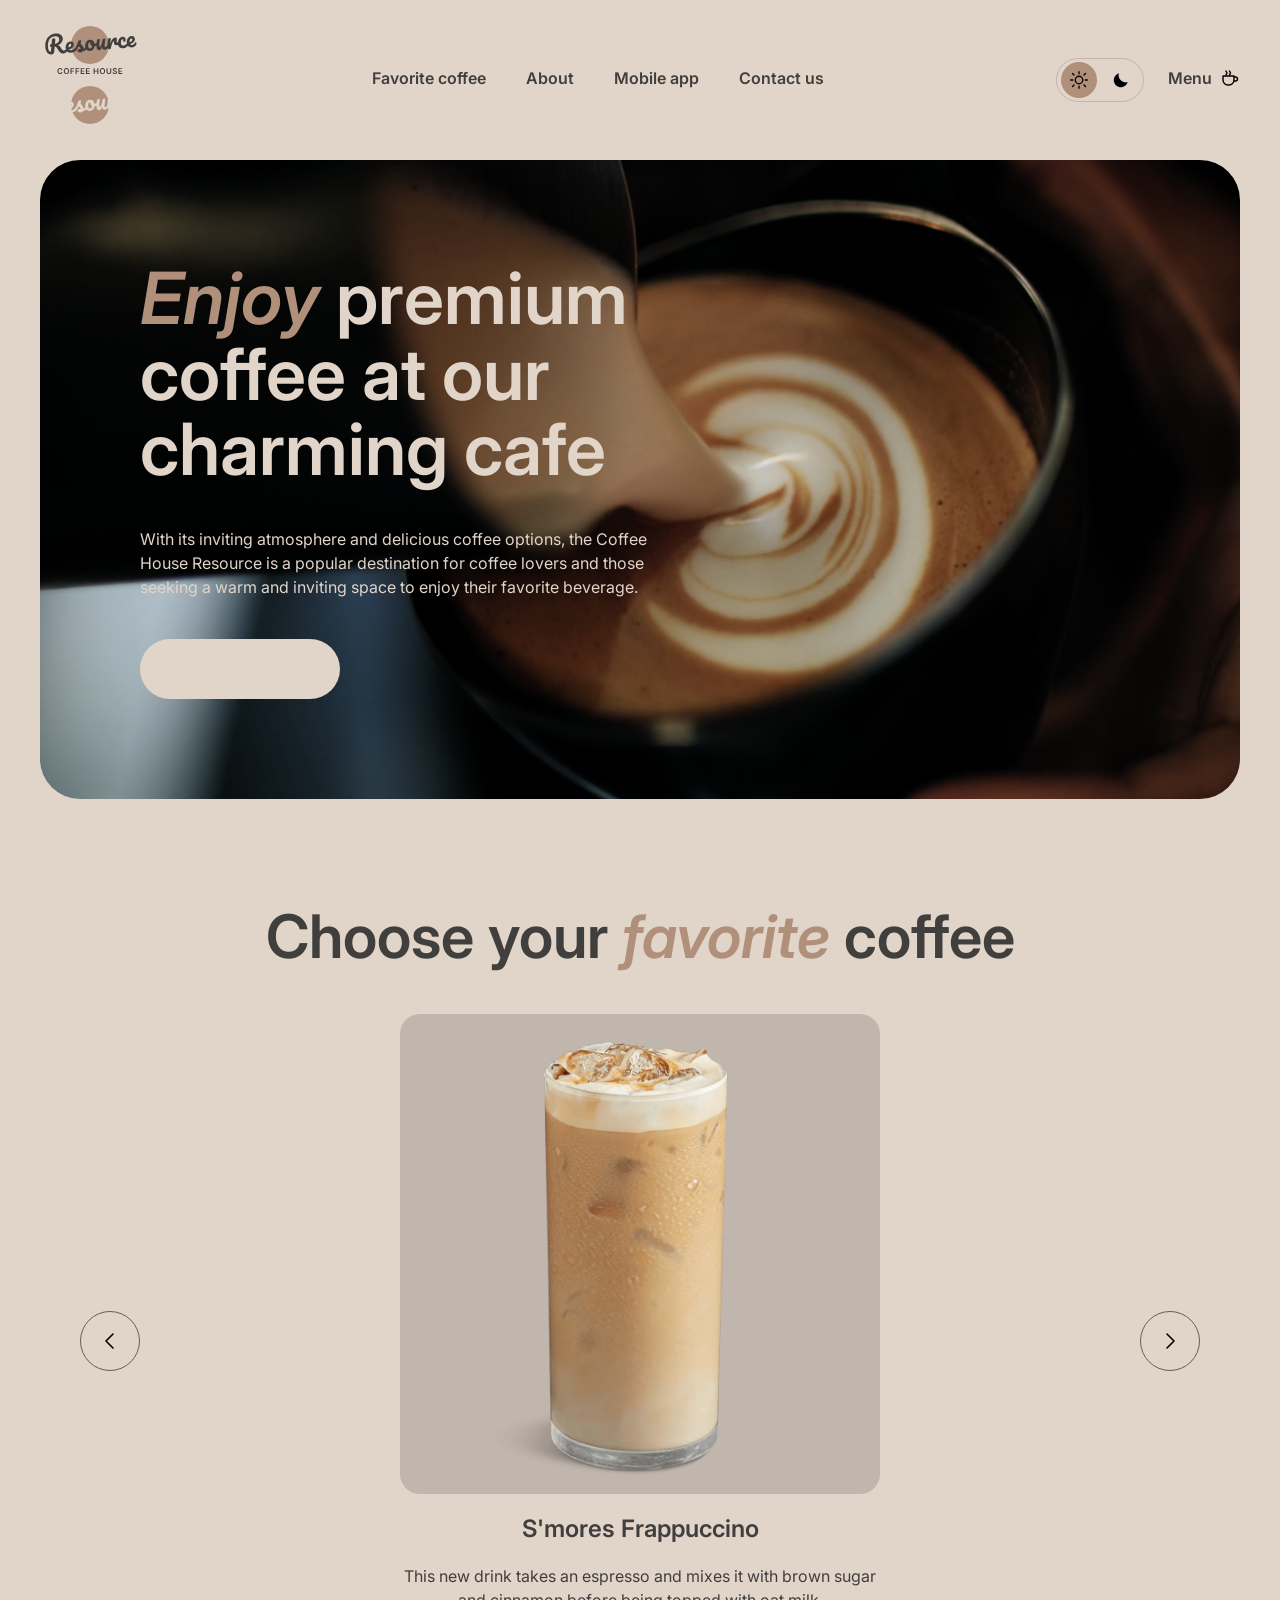
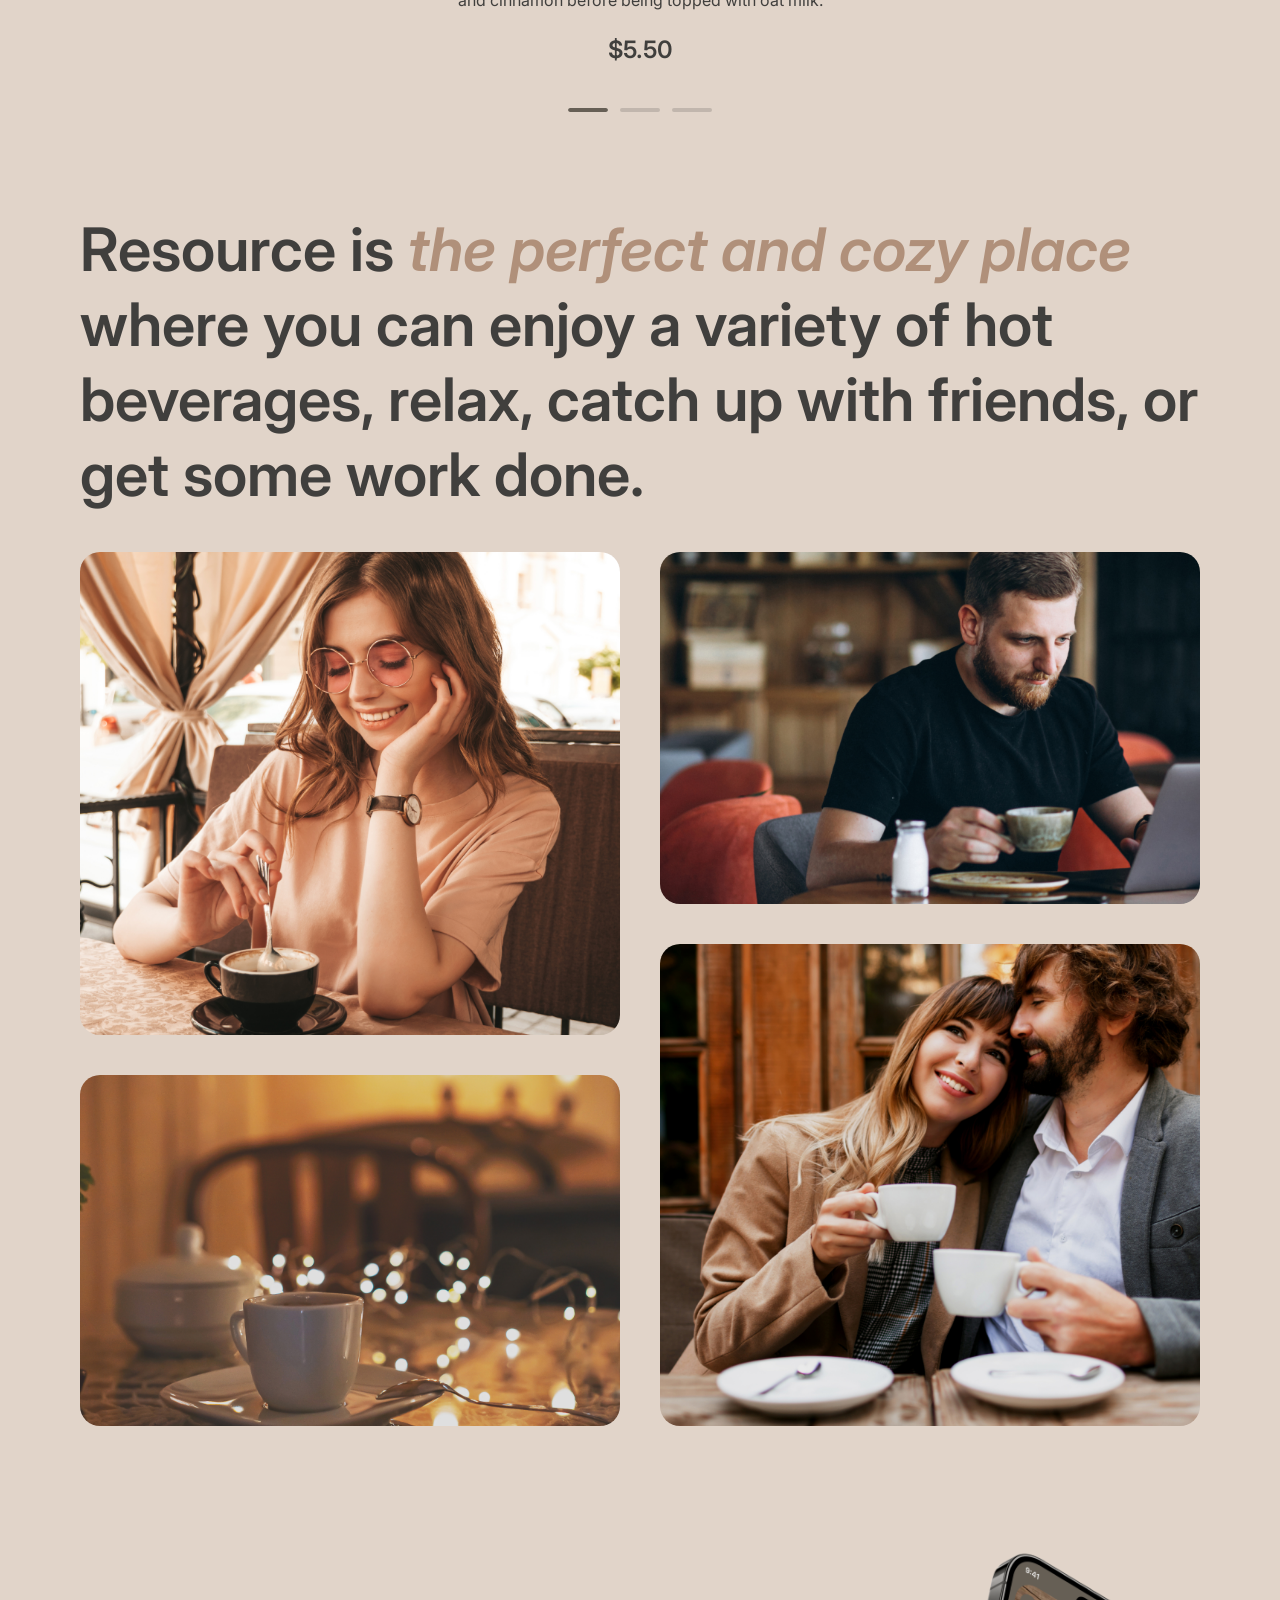
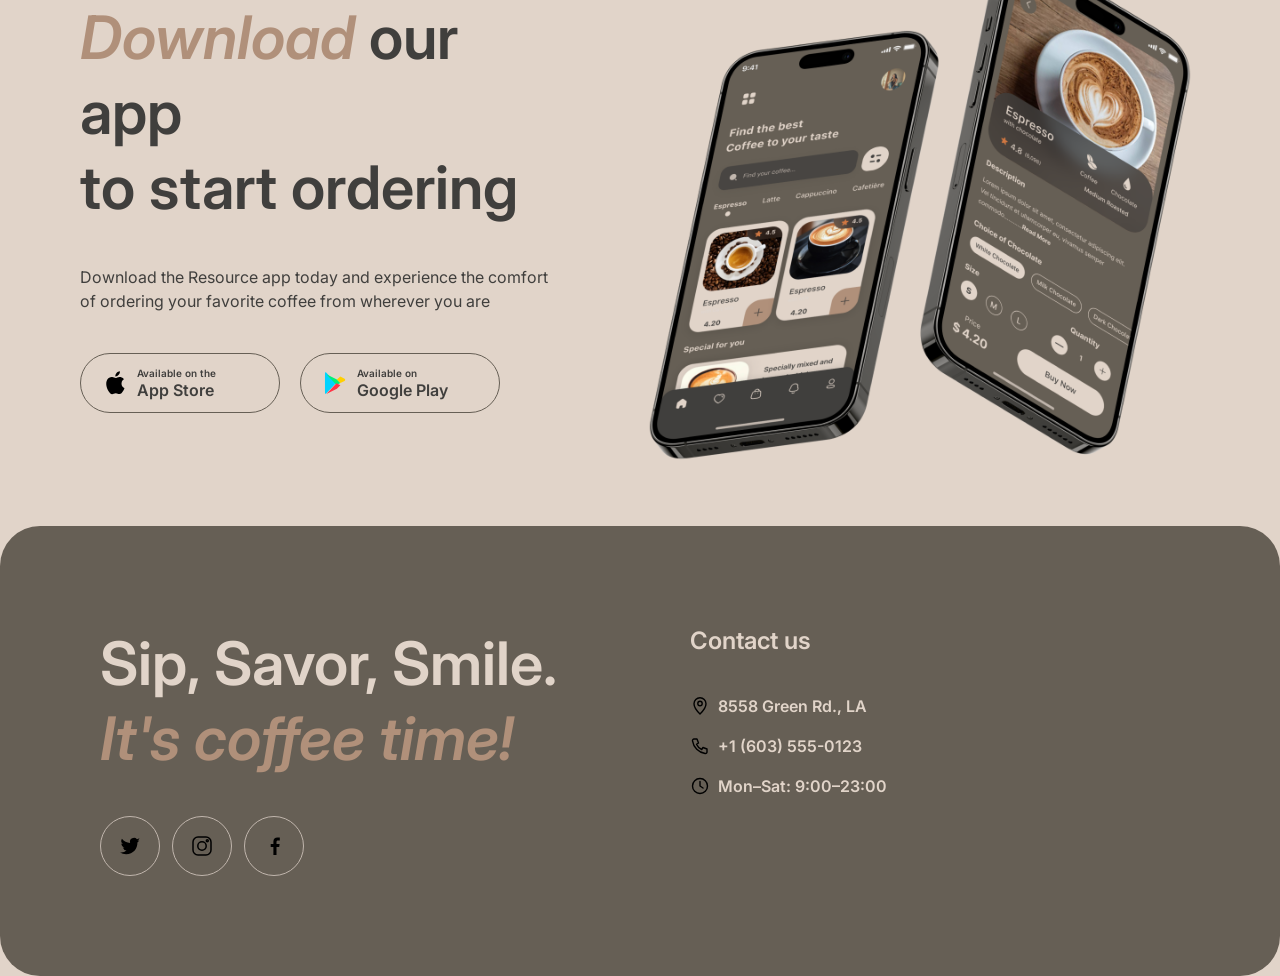
==== commit a9fa8ff3: "feat: add dynamic light and dark logos and favicon theme switching" ====
--- a/index.html
+++ b/index.html
@@ -1,222 +1,439 @@
-<!DOCTYPE html>
+<!doctype html>
 <html lang="en" data-theme="light">
-<head>
-  <meta charset="UTF-8">
-  <meta name="viewport" content="width=device-width, initial-scale=1.0">
-  <title>Coffee House</title>
-  <link rel="icon" href="assets/icons/logo.svg" type="image/svg+xml">
-  <link rel="preconnect" href="https://fonts.googleapis.com">
-  <link rel="preconnect" href="https://fonts.gstatic.com" crossorigin>
-  <link href="https://fonts.googleapis.com/css2?family=Inter:ital,wght@0,400;0,600;1,600&display=swap" rel="stylesheet">
-  <link rel="stylesheet" href="css/reset.css">
-  <link rel="stylesheet" href="css/variables.css">
-  <link rel="stylesheet" href="css/styles.css">
-  <link rel="stylesheet" href="css/responsive.css">
-</head>
-<body>
-
-  <!-- Шапка сайту (спільна для обох сторінок) -->
-  <header class="site-header" id="top">
-    <div class="container header-menu">
-      <a href="#top" class="logo" aria-label="Coffee House">
-        <img src="assets/icons/logo.svg" alt="Coffee House logo" width="100" height="60">
-      </a>
-
-      <nav class="nav" aria-label="Main navigation">
-        <ul class="nav-list">
-          <li><a class="menu-item" href="#favorite-coffee">Favorite coffee</a></li>
-          <li><a class="menu-item" href="#about">About</a></li>
-          <li><a class="menu-item" href="#mobile-app">Mobile app</a></li>
-          <li><a class="menu-item" href="#contacts">Contact us</a></li>
+  <head>
+    <meta charset="UTF-8" />
+    <meta name="viewport" content="width=device-width, initial-scale=1.0" />
+    <title>Coffee House</title>
+    <link rel="icon" href="assets/icons/logo-light.svg" type="image/svg+xml" />
+    <link rel="preconnect" href="https://fonts.googleapis.com" />
+    <link rel="preconnect" href="https://fonts.gstatic.com" crossorigin />
+    <link
+      href="https://fonts.googleapis.com/css2?family=Inter:ital,wght@0,400;0,600;1,600&display=swap"
+      rel="stylesheet"
+    />
+    <link rel="stylesheet" href="css/reset.css" />
+    <link rel="stylesheet" href="css/variables.css" />
+    <link rel="stylesheet" href="css/styles.css" />
+    <link rel="stylesheet" href="css/responsive.css" />
+  </head>
+  <body>
+    <!-- Шапка сайту (спільна для обох сторінок) -->
+    <header class="site-header" id="top">
+      <div class="container header-menu">
+        <a href="#top" class="logo" aria-label="Coffee House">
+          <img
+            class="logo__img logo__img--light"
+            src="assets/icons/logo-light.svg"
+            alt="Coffee House logo"
+            width="100"
+            height="60"
+          />
+          <img
+            class="logo__img logo__img--dark"
+            src="assets/icons/logo-dark.svg"
+            alt="Coffee House logo"
+            width="100"
+            height="60"
+          />
+        </a>
+
+        <nav class="nav" aria-label="Main navigation">
+          <ul class="nav-list">
+            <li>
+              <a class="menu-item" href="#favorite-coffee">Favorite coffee</a>
+            </li>
+            <li><a class="menu-item" href="#about">About</a></li>
+            <li><a class="menu-item" href="#mobile-app">Mobile app</a></li>
+            <li><a class="menu-item" href="#contacts">Contact us</a></li>
+          </ul>
+        </nav>
+
+        <div class="header-actions">
+          <button
+            class="theme-switch"
+            id="themeToggle"
+            type="button"
+            aria-label="Switch theme"
+            aria-pressed="false"
+          >
+            <span class="theme-switch__icon theme-switch__icon--sun">
+              <img src="assets/icons/sun.svg" alt="" width="20" height="20" />
+            </span>
+            <span class="theme-switch__icon theme-switch__icon--moon">
+              <img src="assets/icons/moon.svg" alt="" width="20" height="20" />
+            </span>
+          </button>
+
+          <a class="menu-item menu-item--cta" href="menu.html">
+            <span>Menu</span>
+            <img
+              src="assets/icons/coffee-cup.svg"
+              alt=""
+              width="20"
+              height="20"
+            />
+          </a>
+
+          <button
+            class="burger-btn"
+            id="burgerBtn"
+            type="button"
+            aria-label="Open menu"
+            aria-expanded="false"
+            aria-controls="mobileMenu"
+          >
+            <span class="burger-line burger-line--top"></span>
+            <span class="burger-line burger-line--bottom"></span>
+          </button>
+        </div>
+      </div>
+    </header>
+
+    <!-- Мобільне бургер-меню -->
+    <div class="mobile-menu" id="mobileMenu" hidden>
+      <nav class="mobile-nav" aria-label="Mobile navigation">
+        <ul class="mobile-nav-list">
+          <li>
+            <a class="mobile-nav-link" href="#favorite-coffee"
+              >Favorite coffee</a
+            >
+          </li>
+          <li><a class="mobile-nav-link" href="#about">About</a></li>
+          <li><a class="mobile-nav-link" href="#mobile-app">Mobile app</a></li>
+          <li><a class="mobile-nav-link" href="#contacts">Contact us</a></li>
         </ul>
+        <a class="mobile-nav__cta" href="menu.html">
+          <span>Menu</span>
+          <img
+            src="assets/icons/coffee-cup.svg"
+            alt=""
+            width="32"
+            height="32"
+          />
+        </a>
       </nav>
-
-      <div class="header-actions">
-        <button class="theme-switch" id="themeToggle" type="button" aria-label="Switch theme" aria-pressed="false">
-          <span class="theme-switch__icon theme-switch__icon--sun">
-            <img src="assets/icons/sun.svg" alt="" width="20" height="20">
-          </span>
-          <span class="theme-switch__icon theme-switch__icon--moon">
-            <img src="assets/icons/moon.svg" alt="" width="20" height="20">
-          </span>
-        </button>
-
-        <a class="menu-item menu-item--cta" href="menu.html">
-          <span>Menu</span>
-          <img src="assets/icons/coffee-cup.svg" alt="" width="20" height="20">
-        </a>
-
-        <button class="burger-btn" id="burgerBtn" type="button" aria-label="Open menu" aria-expanded="false" aria-controls="mobileMenu">
-          <span class="burger-line burger-line--top"></span>
-          <span class="burger-line burger-line--bottom"></span>
-        </button>
+    </div>
+
+    <!-- Основний контент головної сторінки -->
+    <main>
+      <section class="hero">
+        <div class="container-hero">
+          <img
+            class="hero-bg"
+            src="assets/images/img-hero.png"
+            alt=""
+            aria-hidden="true"
+          />
+          <div class="hero-content">
+            <h1>
+              <span class="accent">Enjoy</span> premium coffee at our charming
+              cafe
+            </h1>
+            <p>
+              With its inviting atmosphere and delicious coffee options, the
+              Coffee House Resource is a popular destination for coffee lovers
+              and those seeking a warm and inviting space to enjoy their
+              favorite beverage.
+            </p>
+            <a class="btn-primary" href="menu.html">Menu</a>
+          </div>
+        </div>
+      </section>
+
+      <section class="favorite-coffee" id="favorite-coffee">
+        <div class="container">
+          <h2>Choose your <span class="accent">favorite</span> coffee</h2>
+
+          <div class="slider" id="coffeeSlider">
+            <button
+              class="slider-arrow slider-arrow--prev"
+              id="sliderPrev"
+              type="button"
+              aria-label="Previous slide"
+            >
+              <img
+                src="assets/icons/arrow-left.svg"
+                alt=""
+                width="24"
+                height="24"
+              />
+            </button>
+
+            <div class="slider-viewport">
+              <ul class="slider-track" id="sliderTrack">
+                <li class="slide">
+                  <img
+                    src="assets/images/coffee-slider-1.png"
+                    alt="S'mores Frappuccino"
+                  />
+                  <h3>S'mores Frappuccino</h3>
+                  <p>
+                    This new drink takes an espresso and mixes it with brown
+                    sugar and cinnamon before being topped with oat milk.
+                  </p>
+                  <p class="price">$5.50</p>
+                </li>
+                <li class="slide">
+                  <img
+                    src="assets/images/coffee-slider-2.png"
+                    alt="Caramel Macchiato"
+                  />
+                  <h3>Caramel Macchiato</h3>
+                  <p>
+                    Fragrant and unique classic espresso with rich
+                    caramel-peanut syrup, with cream under whipped thick foam.
+                  </p>
+                  <p class="price">$5.00</p>
+                </li>
+                <li class="slide">
+                  <img
+                    src="assets/images/coffee-slider-3.png"
+                    alt="Ice coffee"
+                  />
+                  <h3>Ice coffee</h3>
+                  <p>
+                    A popular summer drink that tones and invigorates. Prepared
+                    from coffee, milk and ice.
+                  </p>
+                  <p class="price">$4.50</p>
+                </li>
+              </ul>
+            </div>
+
+            <button
+              class="slider-arrow slider-arrow--next"
+              id="sliderNext"
+              type="button"
+              aria-label="Next slide"
+            >
+              <img
+                src="assets/icons/arrow-right.svg"
+                alt=""
+                width="24"
+                height="24"
+              />
+            </button>
+          </div>
+
+          <div
+            class="slider-dots"
+            id="sliderDots"
+            role="tablist"
+            aria-label="Choose slide"
+          >
+            <button
+              type="button"
+              class="slider-dot active"
+              role="tab"
+              aria-selected="true"
+              aria-label="Go to slide 1"
+            >
+              <span class="slider-dot__progress"></span>
+            </button>
+            <button
+              type="button"
+              class="slider-dot"
+              role="tab"
+              aria-selected="false"
+              aria-label="Go to slide 2"
+            >
+              <span class="slider-dot__progress"></span>
+            </button>
+            <button
+              type="button"
+              class="slider-dot"
+              role="tab"
+              aria-selected="false"
+              aria-label="Go to slide 3"
+            >
+              <span class="slider-dot__progress"></span>
+            </button>
+          </div>
+        </div>
+      </section>
+
+      <section class="about" id="about">
+        <div class="container">
+          <h2>
+            Resource is
+            <span class="accent">the perfect and cozy place</span> where you can
+            enjoy a variety of hot beverages, relax, catch up with friends, or
+            get some work done.
+          </h2>
+
+          <div class="about-images">
+            <div class="about-col">
+              <div class="about-box about-box--tall">
+                <img src="assets/images/about-1.png" alt="Cozy cafe interior" />
+              </div>
+              <div class="about-box about-box--short">
+                <img
+                  src="assets/images/about-2.png"
+                  alt="Freshly brewed coffee cup"
+                />
+              </div>
+            </div>
+            <div class="about-col">
+              <div class="about-box about-box--short">
+                <img
+                  src="assets/images/about-3.png"
+                  alt="Coffee beans assortment"
+                />
+              </div>
+              <div class="about-box about-box--tall">
+                <img
+                  src="assets/images/about-4.png"
+                  alt="Coffee preparation bar"
+                />
+              </div>
+            </div>
+          </div>
+        </div>
+      </section>
+
+      <section class="mobile-app" id="mobile-app">
+        <div class="container mobile-app-inner">
+          <div class="offer">
+            <h2>
+              <span class="accent">Download</span> our app<br />to start
+              ordering
+            </h2>
+            <p>
+              Download the Resource app today and experience the comfort of
+              ordering your favorite coffee from wherever you are
+            </p>
+            <div class="app-buttons">
+              <a
+                class="btn-outline"
+                href="https://www.apple.com/app-store/"
+                target="_blank"
+                rel="noopener noreferrer"
+              >
+                <img
+                  src="assets/icons/apple.svg"
+                  alt=""
+                  width="28"
+                  height="28"
+                />
+                <span><small>Available on the</small>App Store</span>
+              </a>
+              <a
+                class="btn-outline"
+                href="https://play.google.com/store"
+                target="_blank"
+                rel="noopener noreferrer"
+              >
+                <img
+                  src="assets/icons/google-play.svg"
+                  alt=""
+                  width="28"
+                  height="28"
+                />
+                <span><small>Available on</small>Google Play</span>
+              </a>
+            </div>
+          </div>
+          <img
+            class="mobile-screens"
+            src="assets/images/mobile-screens.png"
+            alt="Resource Mobile App Screens"
+            width="630"
+            height="630"
+          />
+        </div>
+      </section>
+    </main>
+
+    <!-- Підвал сайту (спільний для обох сторінок) -->
+    <footer class="contacts" id="contacts">
+      <div class="container contacts-inner">
+        <div class="offer">
+          <h2>
+            Sip, Savor, Smile. <span class="accent">It's coffee time!</span>
+          </h2>
+          <div class="socials">
+            <a
+              href="https://twitter.com"
+              target="_blank"
+              rel="noopener noreferrer"
+              aria-label="Twitter"
+            >
+              <img
+                src="assets/icons/twitter.svg"
+                alt=""
+                width="24"
+                height="24"
+              />
+            </a>
+            <a
+              href="https://instagram.com"
+              target="_blank"
+              rel="noopener noreferrer"
+              aria-label="Instagram"
+            >
+              <img
+                src="assets/icons/instagram.svg"
+                alt=""
+                width="24"
+                height="24"
+              />
+            </a>
+            <a
+              href="https://facebook.com"
+              target="_blank"
+              rel="noopener noreferrer"
+              aria-label="Facebook"
+            >
+              <img
+                src="assets/icons/facebook.svg"
+                alt=""
+                width="24"
+                height="24"
+              />
+            </a>
+          </div>
+        </div>
+        <div class="contacts-info">
+          <h3>Contact us</h3>
+          <ul class="contacts-list">
+            <li>
+              <a
+                class="contacts-link"
+                href="https://maps.google.com/?q=8558+Green+Rd+LA"
+                target="_blank"
+                rel="noopener noreferrer"
+              >
+                <img src="assets/icons/pin.svg" alt="" width="20" height="20" />
+                <span>8558 Green Rd., LA</span>
+              </a>
+            </li>
+            <li>
+              <a class="contacts-link" href="tel:+16035550123">
+                <img
+                  src="assets/icons/phone.svg"
+                  alt=""
+                  width="20"
+                  height="20"
+                />
+                <span>+1 (603) 555-0123</span>
+              </a>
+            </li>
+            <li>
+              <span class="contacts-link contacts-link--static">
+                <img
+                  src="assets/icons/clock.svg"
+                  alt=""
+                  width="20"
+                  height="20"
+                />
+                <span>Mon–Sat: 9:00–23:00</span>
+              </span>
+            </li>
+          </ul>
+        </div>
       </div>
-    </div>
-  </header>
-
-  <!-- Мобільне бургер-меню -->
-  <div class="mobile-menu" id="mobileMenu" hidden>
-    <nav class="mobile-nav" aria-label="Mobile navigation">
-      <ul class="mobile-nav-list">
-        <li><a class="mobile-nav-link" href="#favorite-coffee">Favorite coffee</a></li>
-        <li><a class="mobile-nav-link" href="#about">About</a></li>
-        <li><a class="mobile-nav-link" href="#mobile-app">Mobile app</a></li>
-        <li><a class="mobile-nav-link" href="#contacts">Contact us</a></li>
-      </ul>
-      <a class="mobile-nav__cta" href="menu.html">
-        <span>Menu</span>
-        <img src="assets/icons/coffee-cup.svg" alt="" width="32" height="32">
-      </a>
-    </nav>
-  </div>
-
-  <!-- Основний контент головної сторінки -->
-  <main>
-    <section class="hero">
-      <div class="container-hero">
-        <img class="hero-bg" src="assets/images/img-hero.png" alt="" aria-hidden="true">
-        <div class="hero-content">
-          <h1><span class="accent">Enjoy</span> premium coffee at our charming cafe</h1>
-          <p>With its inviting atmosphere and delicious coffee options, the Coffee House Resource is a popular destination for coffee lovers and those seeking a warm and inviting space to enjoy their favorite beverage.</p>
-          <a class="btn-primary" href="menu.html">Menu</a>
-        </div>
-      </div>
-    </section>
-
-    <section class="favorite-coffee" id="favorite-coffee">
-      <div class="container">
-        <h2>Choose your <span class="accent">favorite</span> coffee</h2>
-
-        <div class="slider" id="coffeeSlider">
-          <button class="slider-arrow slider-arrow--prev" id="sliderPrev" type="button" aria-label="Previous slide">
-            <img src="assets/icons/arrow-left.svg" alt="" width="24" height="24">
-          </button>
-
-          <div class="slider-viewport">
-            <ul class="slider-track" id="sliderTrack">
-              <li class="slide">
-                <img src="assets/images/coffee-slider-1.png" alt="S'mores Frappuccino">
-                <h3>S'mores Frappuccino</h3>
-                <p>This new drink takes an espresso and mixes it with brown sugar and cinnamon before being topped with oat milk.</p>
-                <p class="price">$5.50</p>
-              </li>
-              <li class="slide">
-                <img src="assets/images/coffee-slider-2.png" alt="Caramel Macchiato">
-                <h3>Caramel Macchiato</h3>
-                <p>Fragrant and unique classic espresso with rich caramel-peanut syrup, with cream under whipped thick foam.</p>
-                <p class="price">$5.00</p>
-              </li>
-              <li class="slide">
-                <img src="assets/images/coffee-slider-3.png" alt="Ice coffee">
-                <h3>Ice coffee</h3>
-                <p>A popular summer drink that tones and invigorates. Prepared from coffee, milk and ice.</p>
-                <p class="price">$4.50</p>
-              </li>
-            </ul>
-          </div>
-
-          <button class="slider-arrow slider-arrow--next" id="sliderNext" type="button" aria-label="Next slide">
-            <img src="assets/icons/arrow-right.svg" alt="" width="24" height="24">
-          </button>
-        </div>
-
-        <div class="slider-dots" id="sliderDots" role="tablist" aria-label="Choose slide">
-          <button type="button" class="slider-dot active" role="tab" aria-selected="true" aria-label="Go to slide 1"><span class="slider-dot__progress"></span></button>
-          <button type="button" class="slider-dot" role="tab" aria-selected="false" aria-label="Go to slide 2"><span class="slider-dot__progress"></span></button>
-          <button type="button" class="slider-dot" role="tab" aria-selected="false" aria-label="Go to slide 3"><span class="slider-dot__progress"></span></button>
-        </div>
-      </div>
-    </section>
-
-    <section class="about" id="about">
-      <div class="container">
-        <h2>Resource is <span class="accent">the perfect and cozy place</span> where you can enjoy a variety of hot beverages, relax, catch up with friends, or get some work done.</h2>
-
-        <div class="about-images">
-          <div class="about-col">
-            <div class="about-box about-box--tall">
-              <img src="assets/images/about-1.png" alt="Cozy cafe interior">
-            </div>
-            <div class="about-box about-box--short">
-              <img src="assets/images/about-2.png" alt="Freshly brewed coffee cup">
-            </div>
-          </div>
-          <div class="about-col">
-            <div class="about-box about-box--short">
-              <img src="assets/images/about-3.png" alt="Coffee beans assortment">
-            </div>
-            <div class="about-box about-box--tall">
-              <img src="assets/images/about-4.png" alt="Coffee preparation bar">
-            </div>
-          </div>
-        </div>
-      </div>
-    </section>
-
-    <section class="mobile-app" id="mobile-app">
-      <div class="container mobile-app-inner">
-        <div class="offer">
-          <h2><span class="accent">Download</span> our app<br>to start ordering</h2>
-          <p>Download the Resource app today and experience the comfort of ordering your favorite coffee from wherever you are</p>
-          <div class="app-buttons">
-            <a class="btn-outline" href="https://www.apple.com/app-store/" target="_blank" rel="noopener noreferrer">
-              <img src="assets/icons/apple.svg" alt="" width="28" height="28">
-              <span><small>Available on the</small>App Store</span>
-            </a>
-            <a class="btn-outline" href="https://play.google.com/store" target="_blank" rel="noopener noreferrer">
-              <img src="assets/icons/google-play.svg" alt="" width="28" height="28">
-              <span><small>Available on</small>Google Play</span>
-            </a>
-          </div>
-        </div>
-        <img class="mobile-screens" src="assets/images/mobile-screens.png" alt="Resource Mobile App Screens" width="630" height="630">
-      </div>
-    </section>
-  </main>
-
-  <!-- Підвал сайту (спільний для обох сторінок) -->
-  <footer class="contacts" id="contacts">
-    <div class="container contacts-inner">
-      <div class="offer">
-        <h2>Sip, Savor, Smile. <span class="accent">It's coffee time!</span></h2>
-        <div class="socials">
-          <a href="https://twitter.com" target="_blank" rel="noopener noreferrer" aria-label="Twitter">
-            <img src="assets/icons/twitter.svg" alt="" width="24" height="24">
-          </a>
-          <a href="https://instagram.com" target="_blank" rel="noopener noreferrer" aria-label="Instagram">
-            <img src="assets/icons/instagram.svg" alt="" width="24" height="24">
-          </a>
-          <a href="https://facebook.com" target="_blank" rel="noopener noreferrer" aria-label="Facebook">
-            <img src="assets/icons/facebook.svg" alt="" width="24" height="24">
-          </a>
-        </div>
-      </div>
-      <div class="contacts-info">
-        <h3>Contact us</h3>
-        <ul class="contacts-list">
-          <li>
-            <a class="contacts-link" href="https://maps.google.com/?q=8558+Green+Rd+LA" target="_blank" rel="noopener noreferrer">
-              <img src="assets/icons/pin.svg" alt="" width="20" height="20">
-              <span>8558 Green Rd., LA</span>
-            </a>
-          </li>
-          <li>
-            <a class="contacts-link" href="tel:+16035550123">
-              <img src="assets/icons/phone.svg" alt="" width="20" height="20">
-              <span>+1 (603) 555-0123</span>
-            </a>
-          </li>
-          <li>
-            <span class="contacts-link contacts-link--static">
-              <img src="assets/icons/clock.svg" alt="" width="20" height="20">
-              <span>Mon–Sat: 9:00–23:00</span>
-            </span>
-          </li>
-        </ul>
-      </div>
-    </div>
-  </footer>
-
-  <script src="js/theme.js"></script>
-</body>
+    </footer>
+
+    <script src="js/theme.js"></script>
+  </body>
 </html>
--- a/css/styles.css
+++ b/css/styles.css
@@ -63,6 +63,22 @@
 }
 
 .logo img {
+  display: block;
+}
+
+.logo__img--dark {
+  display: none;
+}
+
+.logo__img--light {
+  display: block;
+}
+
+[data-theme="dark"] .logo__img--light {
+  display: none;
+}
+
+[data-theme="dark"] .logo__img--dark {
   display: block;
 }
 
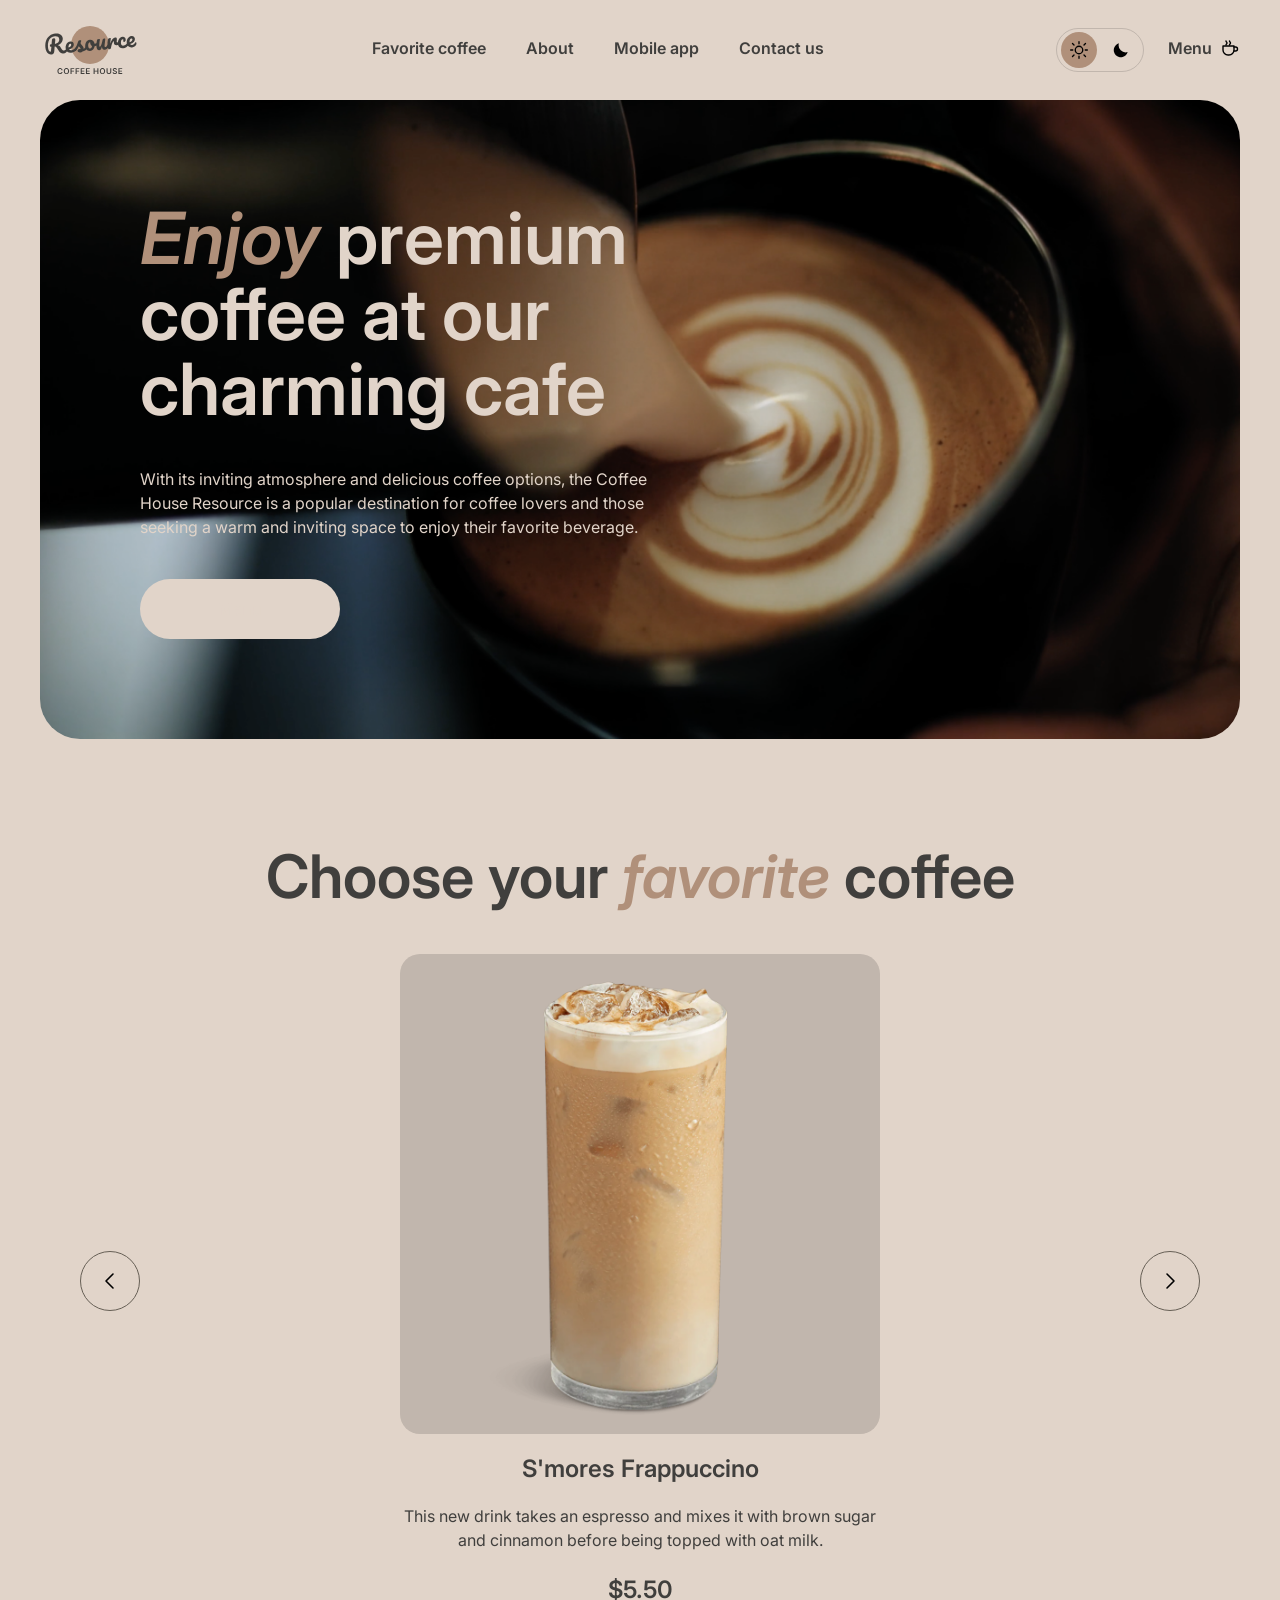
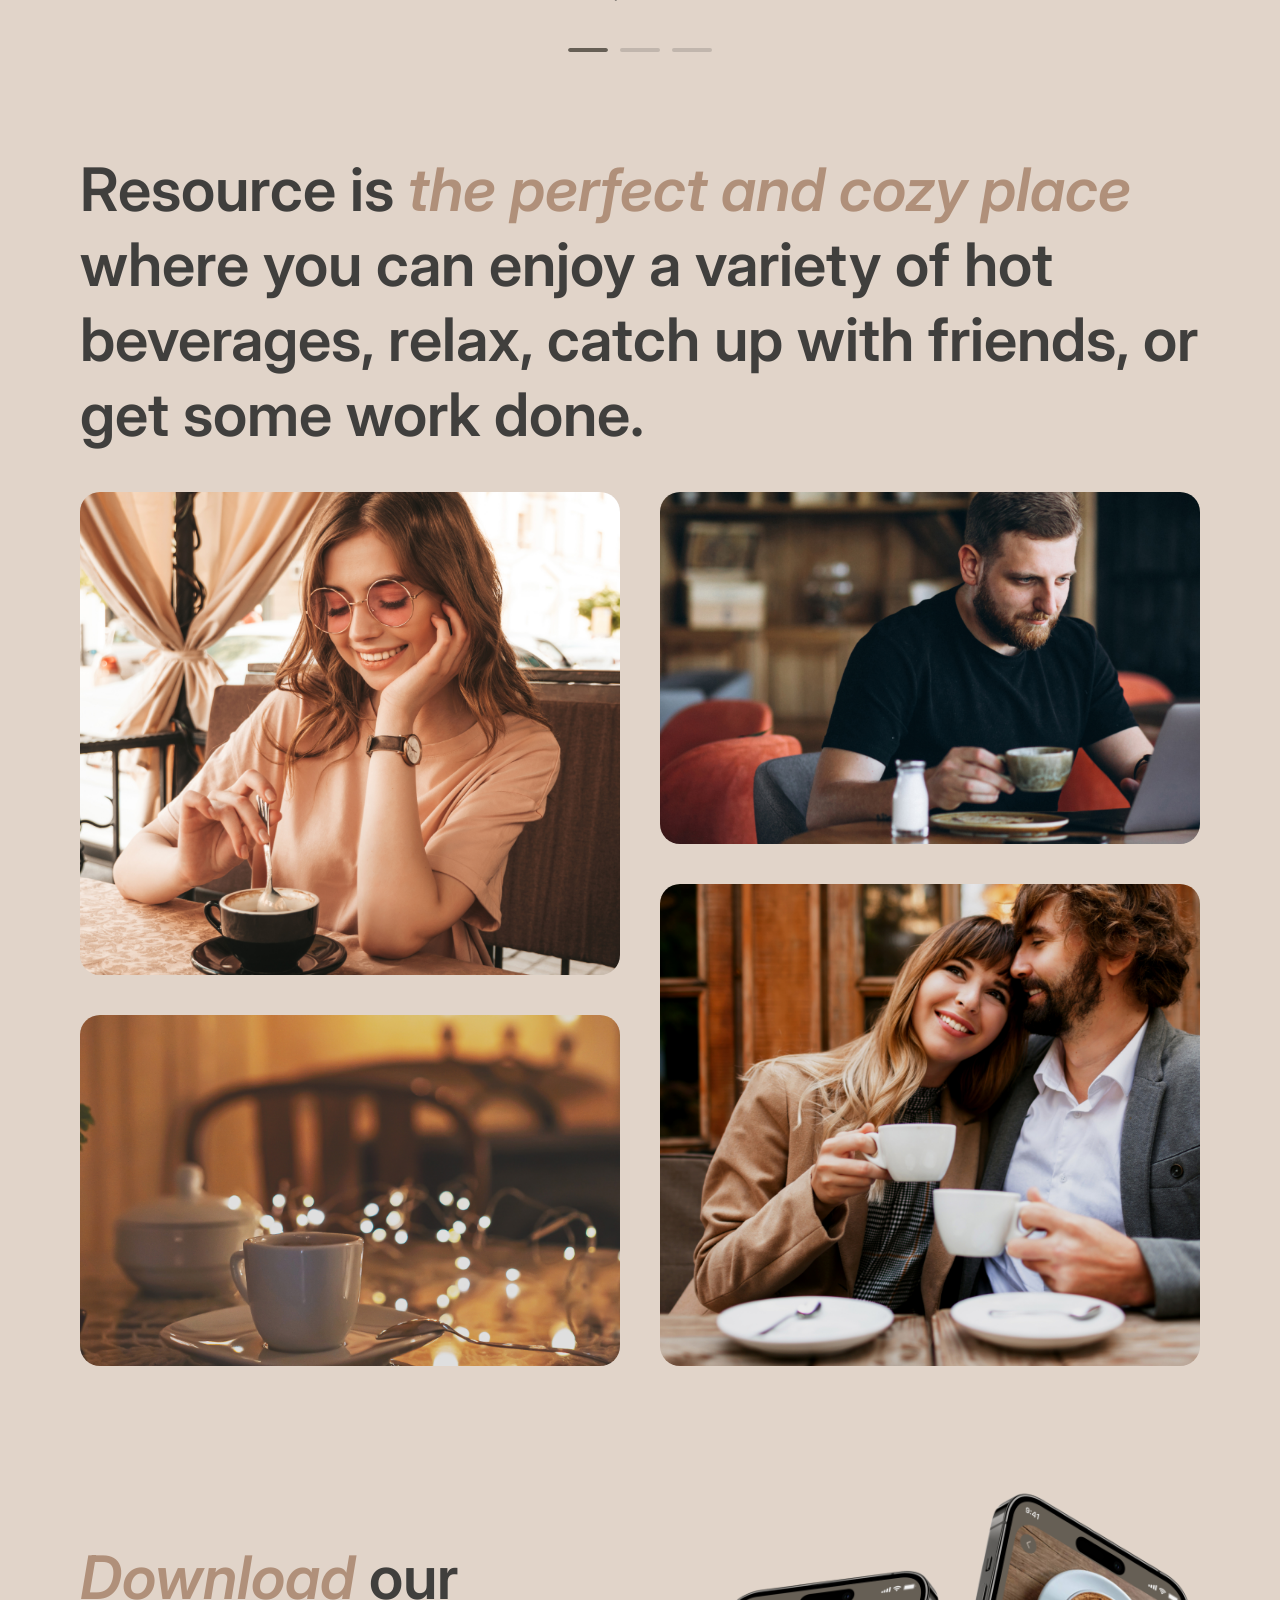
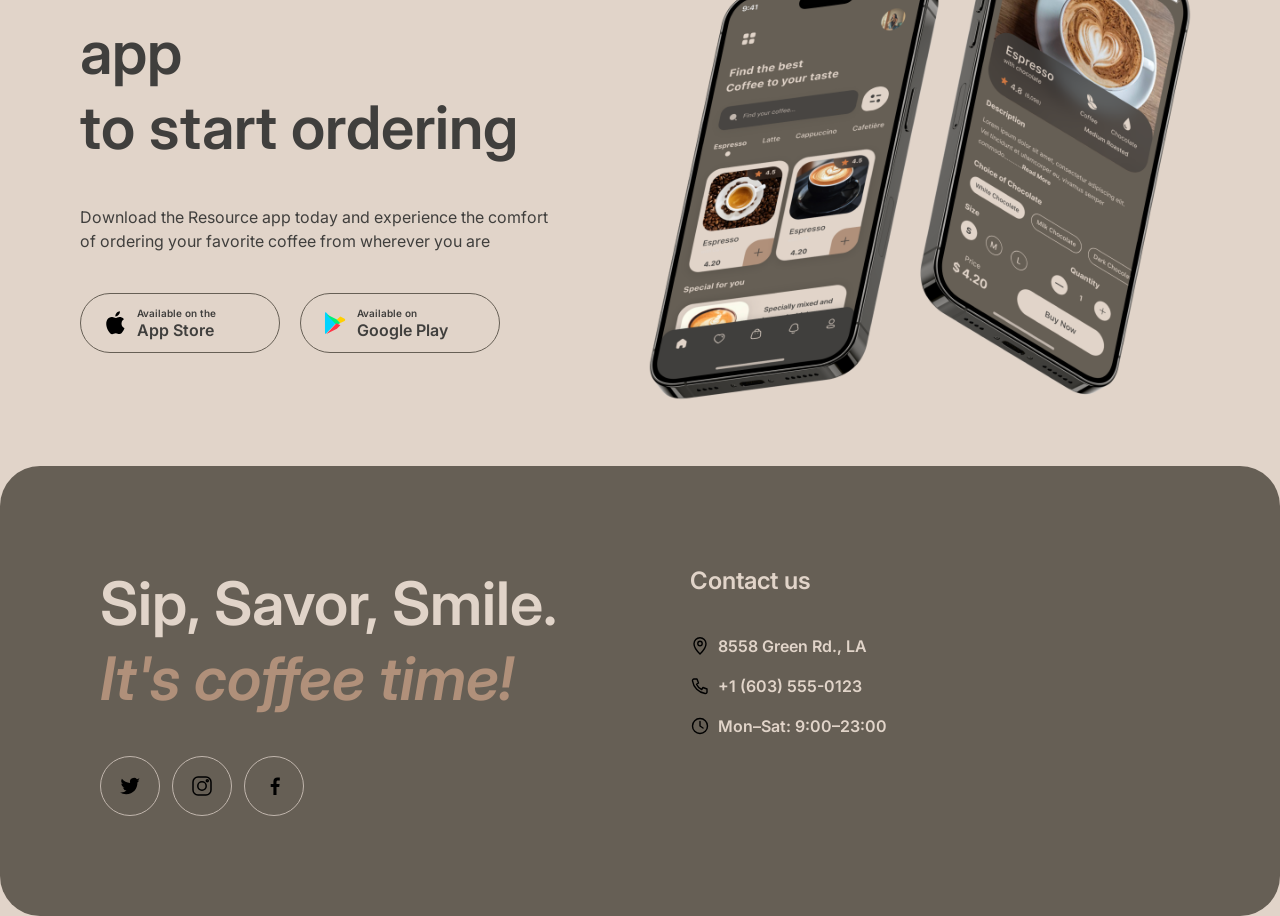
==== commit c550ec6f: "style: remove trailing slashes from void elements in HTML" ====
--- a/index.html
+++ b/index.html
@@ -1,20 +1,19 @@
 <!doctype html>
 <html lang="en" data-theme="light">
   <head>
-    <meta charset="UTF-8" />
-    <meta name="viewport" content="width=device-width, initial-scale=1.0" />
+    <meta charset="UTF-8">
+    <meta name="viewport" content="width=device-width, initial-scale=1.0">
     <title>Coffee House</title>
-    <link rel="icon" href="assets/icons/logo-light.svg" type="image/svg+xml" />
-    <link rel="preconnect" href="https://fonts.googleapis.com" />
-    <link rel="preconnect" href="https://fonts.gstatic.com" crossorigin />
+    <link rel="icon" href="assets/icons/logo-light.svg" type="image/svg+xml">
+    <link rel="preconnect" href="https://fonts.googleapis.com">
+    <link rel="preconnect" href="https://fonts.gstatic.com" crossorigin>
     <link
       href="https://fonts.googleapis.com/css2?family=Inter:ital,wght@0,400;0,600;1,600&display=swap"
-      rel="stylesheet"
-    />
-    <link rel="stylesheet" href="css/reset.css" />
-    <link rel="stylesheet" href="css/variables.css" />
-    <link rel="stylesheet" href="css/styles.css" />
-    <link rel="stylesheet" href="css/responsive.css" />
+      rel="stylesheet">
+    <link rel="stylesheet" href="css/reset.css">
+    <link rel="stylesheet" href="css/variables.css">
+    <link rel="stylesheet" href="css/styles.css">
+    <link rel="stylesheet" href="css/responsive.css">
   </head>
   <body>
     <!-- Шапка сайту (спільна для обох сторінок) -->
@@ -26,15 +25,13 @@
             src="assets/icons/logo-light.svg"
             alt="Coffee House logo"
             width="100"
-            height="60"
-          />
+            height="60">
           <img
             class="logo__img logo__img--dark"
             src="assets/icons/logo-dark.svg"
             alt="Coffee House logo"
             width="100"
-            height="60"
-          />
+            height="60">
         </a>
 
         <nav class="nav" aria-label="Main navigation">
@@ -57,10 +54,10 @@
             aria-pressed="false"
           >
             <span class="theme-switch__icon theme-switch__icon--sun">
-              <img src="assets/icons/sun.svg" alt="" width="20" height="20" />
+              <img src="assets/icons/sun.svg" alt="" width="20" height="20">
             </span>
             <span class="theme-switch__icon theme-switch__icon--moon">
-              <img src="assets/icons/moon.svg" alt="" width="20" height="20" />
+              <img src="assets/icons/moon.svg" alt="" width="20" height="20">
             </span>
           </button>
 
@@ -70,8 +67,7 @@
               src="assets/icons/coffee-cup.svg"
               alt=""
               width="20"
-              height="20"
-            />
+              height="20">
           </a>
 
           <button
@@ -108,8 +104,7 @@
             src="assets/icons/coffee-cup.svg"
             alt=""
             width="32"
-            height="32"
-          />
+            height="32">
         </a>
       </nav>
     </div>
@@ -122,8 +117,7 @@
             class="hero-bg"
             src="assets/images/img-hero.png"
             alt=""
-            aria-hidden="true"
-          />
+            aria-hidden="true">
           <div class="hero-content">
             <h1>
               <span class="accent">Enjoy</span> premium coffee at our charming
@@ -155,8 +149,7 @@
                 src="assets/icons/arrow-left.svg"
                 alt=""
                 width="24"
-                height="24"
-              />
+                height="24">
             </button>
 
             <div class="slider-viewport">
@@ -164,8 +157,7 @@
                 <li class="slide">
                   <img
                     src="assets/images/coffee-slider-1.png"
-                    alt="S'mores Frappuccino"
-                  />
+                    alt="S'mores Frappuccino">
                   <h3>S'mores Frappuccino</h3>
                   <p>
                     This new drink takes an espresso and mixes it with brown
@@ -176,8 +168,7 @@
                 <li class="slide">
                   <img
                     src="assets/images/coffee-slider-2.png"
-                    alt="Caramel Macchiato"
-                  />
+                    alt="Caramel Macchiato">
                   <h3>Caramel Macchiato</h3>
                   <p>
                     Fragrant and unique classic espresso with rich
@@ -188,8 +179,7 @@
                 <li class="slide">
                   <img
                     src="assets/images/coffee-slider-3.png"
-                    alt="Ice coffee"
-                  />
+                    alt="Ice coffee">
                   <h3>Ice coffee</h3>
                   <p>
                     A popular summer drink that tones and invigorates. Prepared
@@ -210,42 +200,28 @@
                 src="assets/icons/arrow-right.svg"
                 alt=""
                 width="24"
-                height="24"
-              />
+                height="24">
             </button>
           </div>
 
           <div
             class="slider-dots"
             id="sliderDots"
-            role="tablist"
+            role="group"
             aria-label="Choose slide"
           >
             <button
               type="button"
               class="slider-dot active"
-              role="tab"
-              aria-selected="true"
+              aria-current="true"
               aria-label="Go to slide 1"
             >
               <span class="slider-dot__progress"></span>
             </button>
-            <button
-              type="button"
-              class="slider-dot"
-              role="tab"
-              aria-selected="false"
-              aria-label="Go to slide 2"
-            >
+            <button type="button" class="slider-dot" aria-label="Go to slide 2">
               <span class="slider-dot__progress"></span>
             </button>
-            <button
-              type="button"
-              class="slider-dot"
-              role="tab"
-              aria-selected="false"
-              aria-label="Go to slide 3"
-            >
+            <button type="button" class="slider-dot" aria-label="Go to slide 3">
               <span class="slider-dot__progress"></span>
             </button>
           </div>
@@ -264,27 +240,24 @@
           <div class="about-images">
             <div class="about-col">
               <div class="about-box about-box--tall">
-                <img src="assets/images/about-1.png" alt="Cozy cafe interior" />
+                <img src="assets/images/about-1.png" alt="Cozy cafe interior">
               </div>
               <div class="about-box about-box--short">
                 <img
                   src="assets/images/about-2.png"
-                  alt="Freshly brewed coffee cup"
-                />
+                  alt="Freshly brewed coffee cup">
               </div>
             </div>
             <div class="about-col">
               <div class="about-box about-box--short">
                 <img
                   src="assets/images/about-3.png"
-                  alt="Coffee beans assortment"
-                />
+                  alt="Coffee beans assortment">
               </div>
               <div class="about-box about-box--tall">
                 <img
                   src="assets/images/about-4.png"
-                  alt="Coffee preparation bar"
-                />
+                  alt="Coffee preparation bar">
               </div>
             </div>
           </div>
@@ -295,7 +268,7 @@
         <div class="container mobile-app-inner">
           <div class="offer">
             <h2>
-              <span class="accent">Download</span> our app<br />to start
+              <span class="accent">Download</span> our app<br>to start
               ordering
             </h2>
             <p>
@@ -313,8 +286,7 @@
                   src="assets/icons/apple.svg"
                   alt=""
                   width="28"
-                  height="28"
-                />
+                  height="28">
                 <span><small>Available on the</small>App Store</span>
               </a>
               <a
@@ -327,8 +299,7 @@
                   src="assets/icons/google-play.svg"
                   alt=""
                   width="28"
-                  height="28"
-                />
+                  height="28">
                 <span><small>Available on</small>Google Play</span>
               </a>
             </div>
@@ -338,8 +309,7 @@
             src="assets/images/mobile-screens.png"
             alt="Resource Mobile App Screens"
             width="630"
-            height="630"
-          />
+            height="630">
         </div>
       </section>
     </main>
@@ -362,8 +332,7 @@
                 src="assets/icons/twitter.svg"
                 alt=""
                 width="24"
-                height="24"
-              />
+                height="24">
             </a>
             <a
               href="https://instagram.com"
@@ -375,8 +344,7 @@
                 src="assets/icons/instagram.svg"
                 alt=""
                 width="24"
-                height="24"
-              />
+                height="24">
             </a>
             <a
               href="https://facebook.com"
@@ -388,8 +356,7 @@
                 src="assets/icons/facebook.svg"
                 alt=""
                 width="24"
-                height="24"
-              />
+                height="24">
             </a>
           </div>
         </div>
@@ -403,7 +370,7 @@
                 target="_blank"
                 rel="noopener noreferrer"
               >
-                <img src="assets/icons/pin.svg" alt="" width="20" height="20" />
+                <img src="assets/icons/pin.svg" alt="" width="20" height="20">
                 <span>8558 Green Rd., LA</span>
               </a>
             </li>
@@ -413,8 +380,7 @@
                   src="assets/icons/phone.svg"
                   alt=""
                   width="20"
-                  height="20"
-                />
+                  height="20">
                 <span>+1 (603) 555-0123</span>
               </a>
             </li>
@@ -424,8 +390,7 @@
                   src="assets/icons/clock.svg"
                   alt=""
                   width="20"
-                  height="20"
-                />
+                  height="20">
                 <span>Mon–Sat: 9:00–23:00</span>
               </span>
             </li>
--- a/css/styles.css
+++ b/css/styles.css
@@ -62,23 +62,25 @@
   opacity: 0.8;
 }
 
-.logo img {
+.logo__img {
   display: block;
-}
-
-.logo__img--dark {
+  width: 100px;
+  height: 60px;
+}
+
+.logo .logo__img--dark {
   display: none;
 }
 
-.logo__img--light {
+.logo .logo__img--light {
   display: block;
 }
 
-[data-theme="dark"] .logo__img--light {
+[data-theme='dark'] .logo .logo__img--light {
   display: none;
 }
 
-[data-theme="dark"] .logo__img--dark {
+[data-theme='dark'] .logo .logo__img--dark {
   display: block;
 }
 
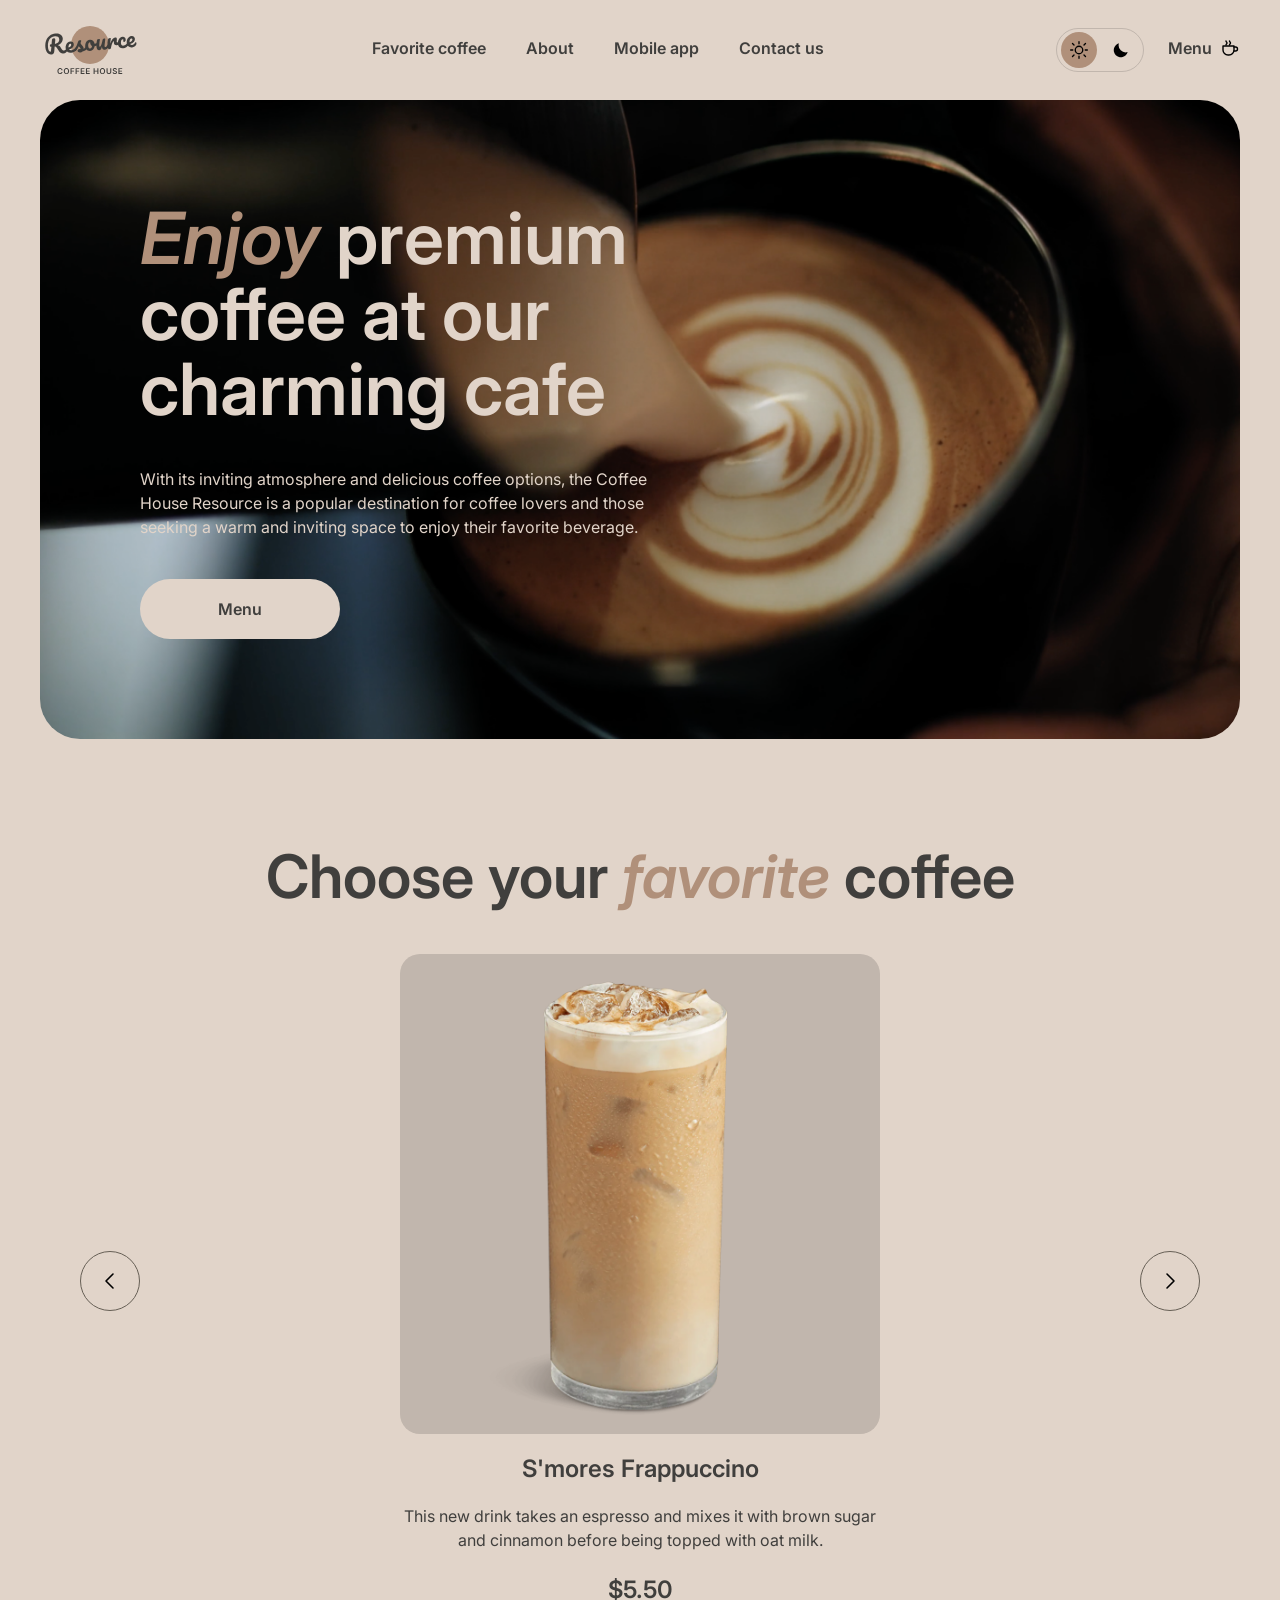
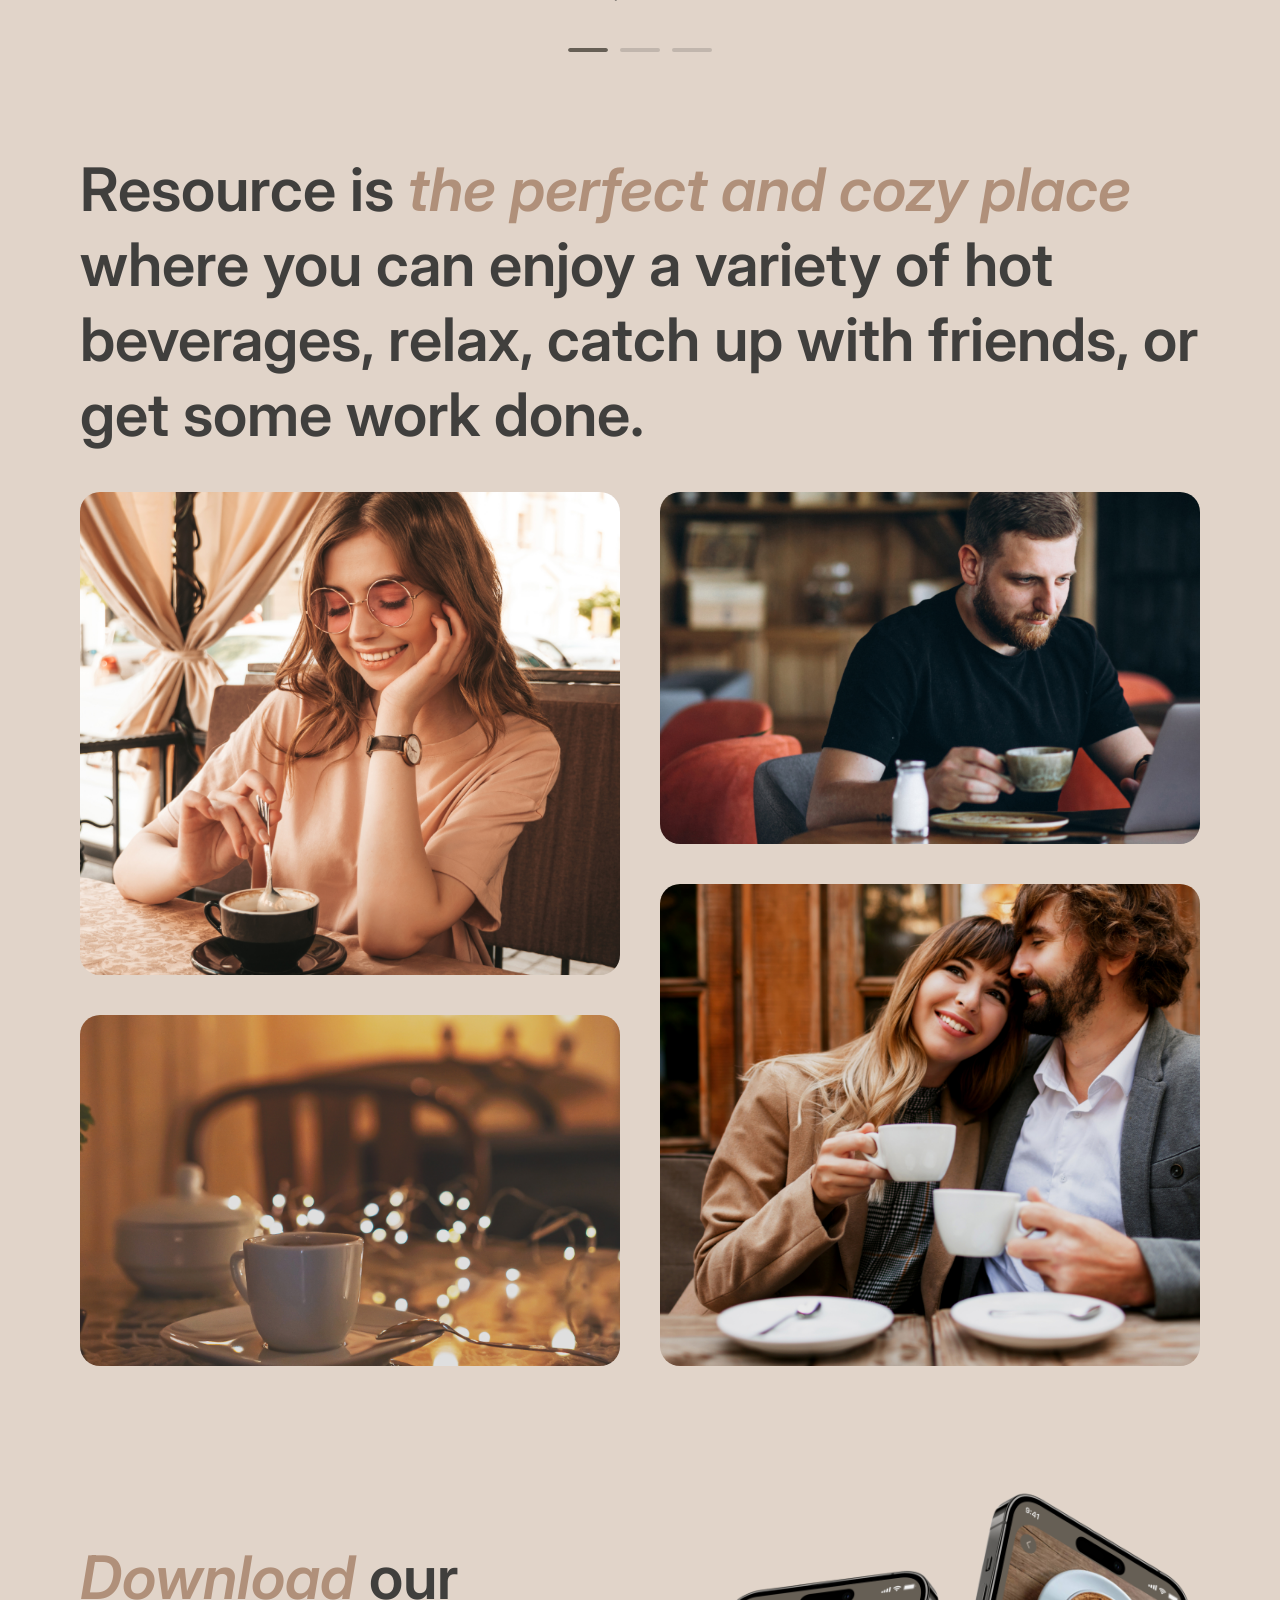
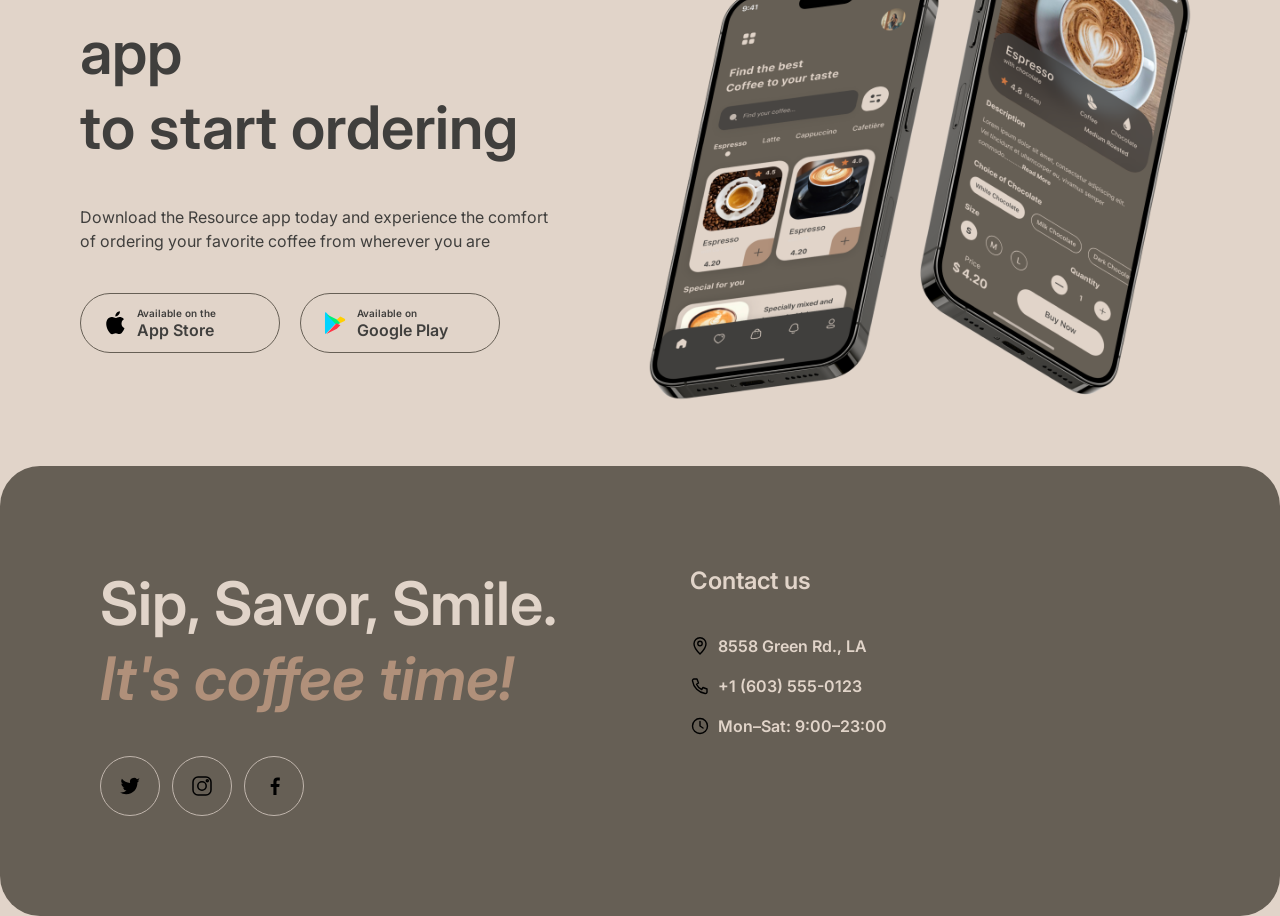
==== commit d97bf683: "feat: wire up catalog, burger and slider scripts, add pagination styles" ====
--- a/index.html
+++ b/index.html
@@ -400,5 +400,7 @@
     </footer>
 
     <script src="js/theme.js"></script>
+    <script src="js/burger.js"></script>
+    <script src="js/slider.js"></script>
   </body>
 </html>
--- a/css/styles.css
+++ b/css/styles.css
@@ -335,7 +335,7 @@
   justify-content: center;
   gap: 8px;
   background-color: var(--color-text-inverse);
-  color: var(--color-bg-page);
+  color: #403f3d;
   font-weight: 600;
   font-size: var(--fs-body);
   padding: 20px 78px;
@@ -349,7 +349,7 @@
 
 .btn-primary:hover {
   background-color: var(--color-accent);
-  color: var(--color-text-inverse);
+  color: #403f3d;
 }
 
 /* ==== Section headings ==== */
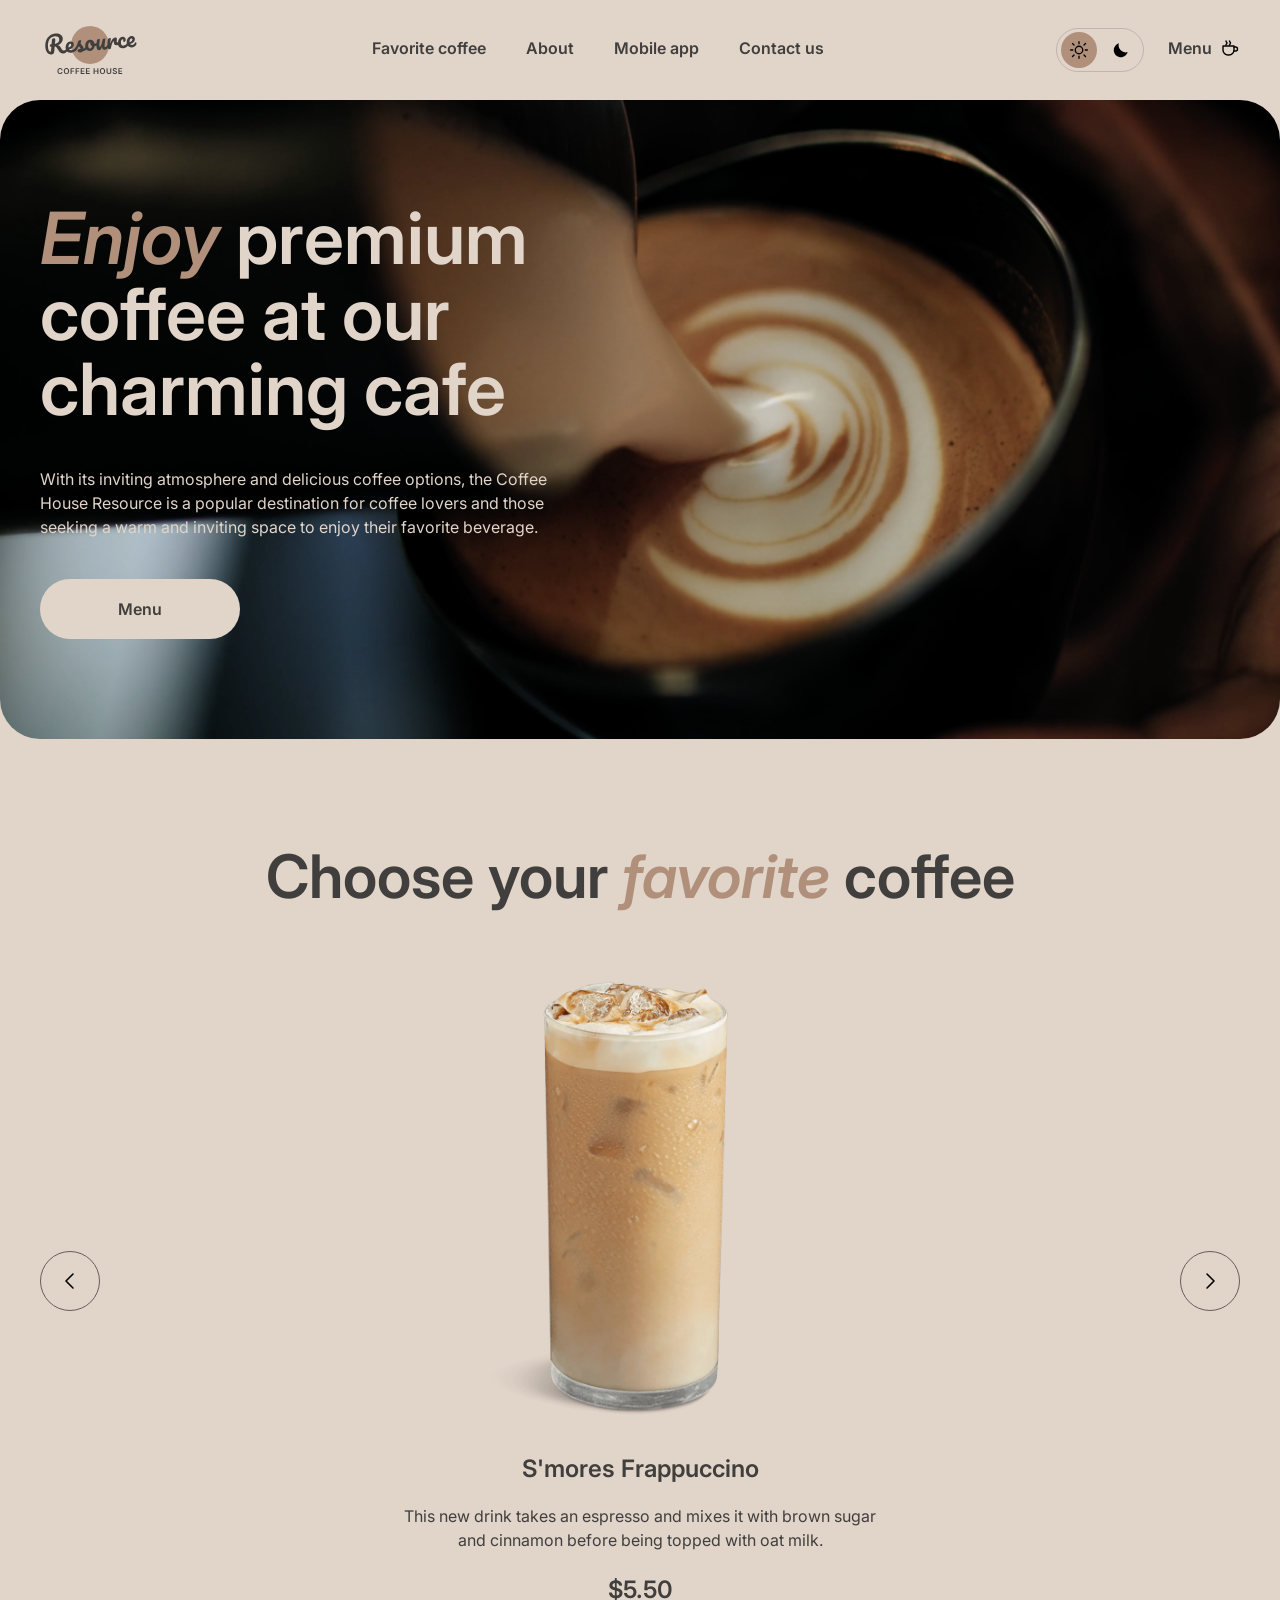
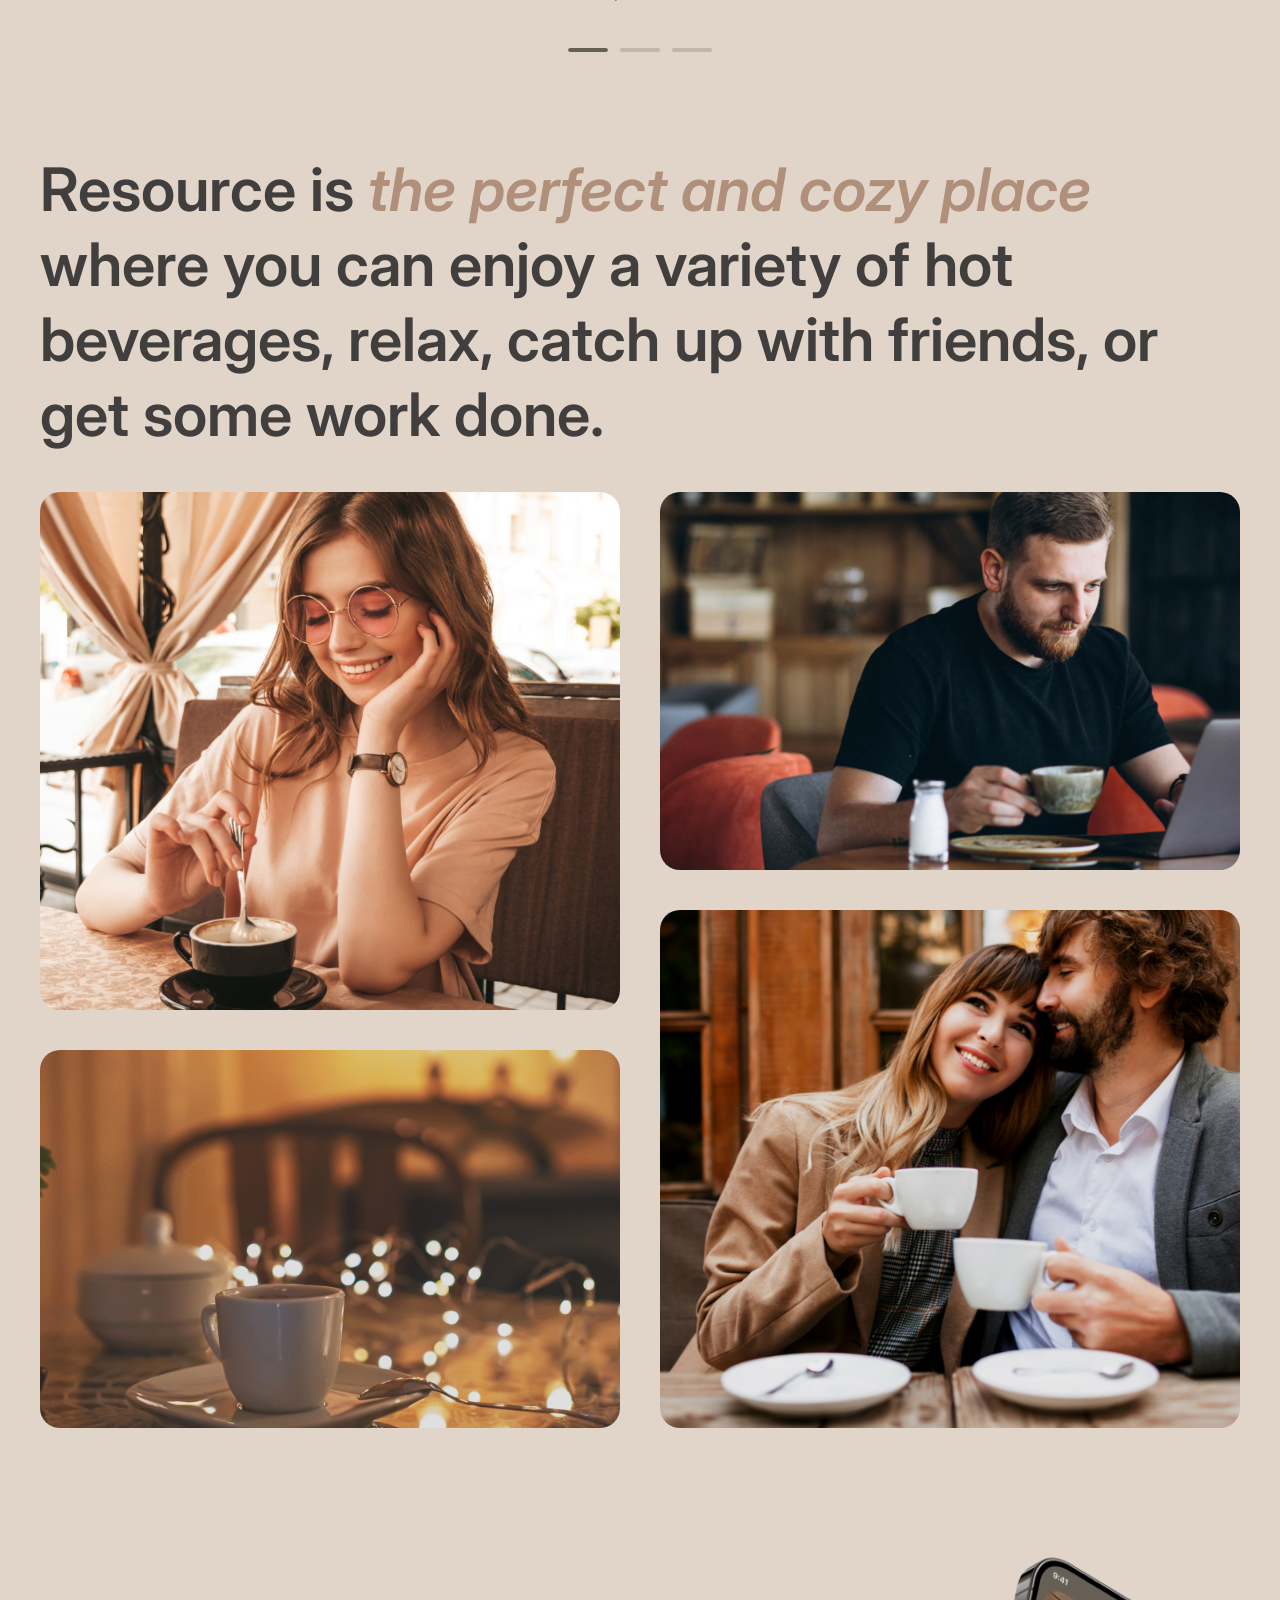
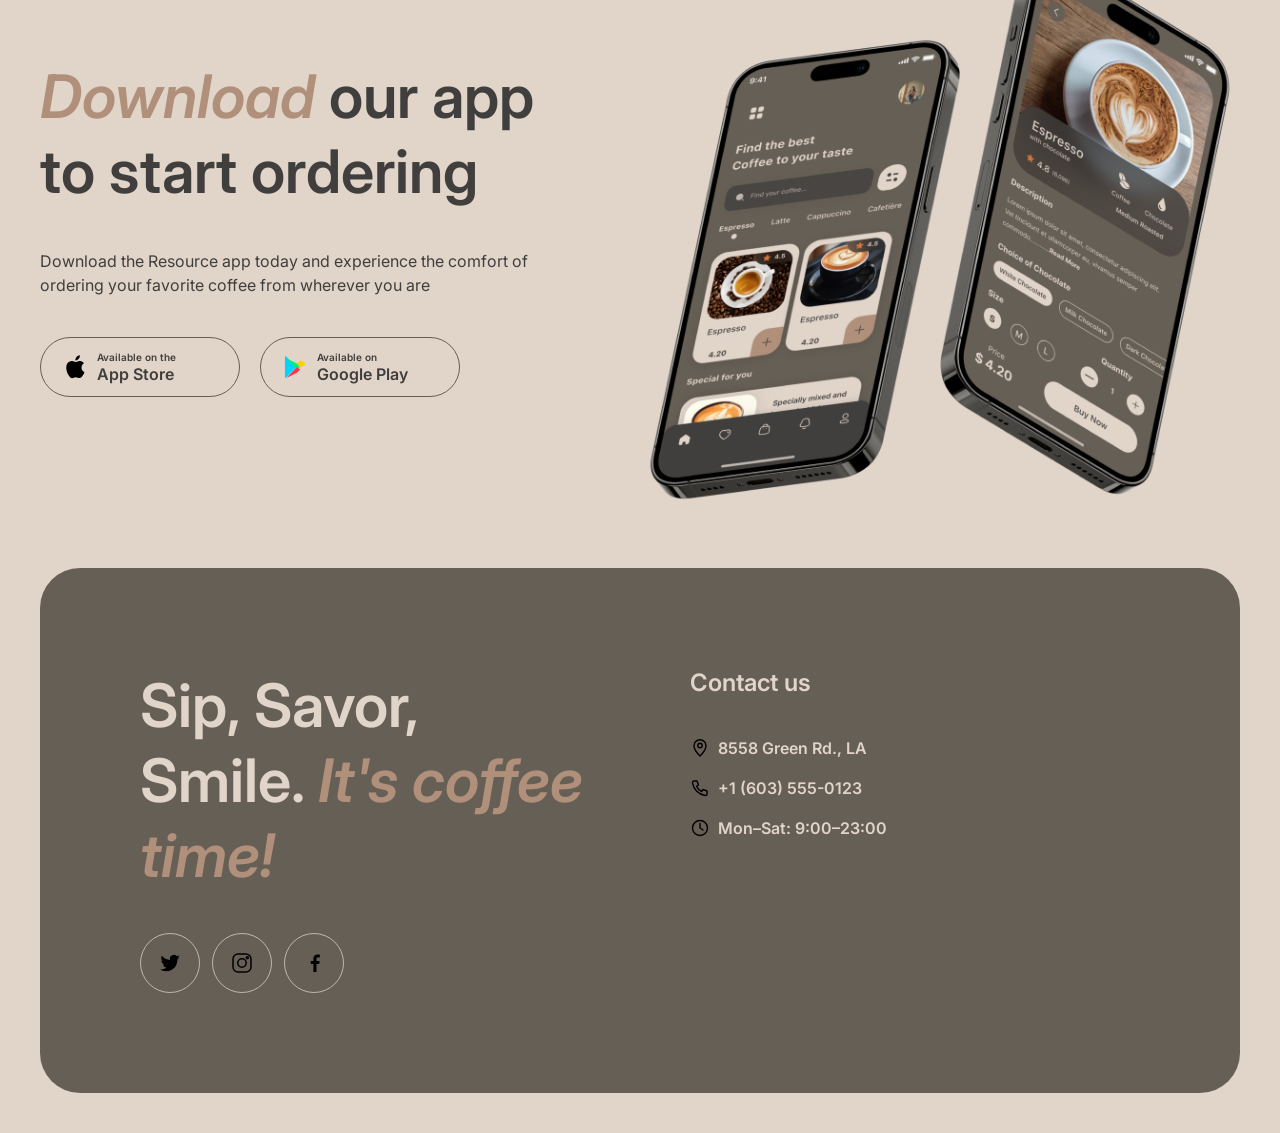
==== commit c1eb1cc6: "Fix responsive layout to match Figma across tablet and mobile - Align container/menu grid to the 136" ====
--- a/index.html
+++ b/index.html
@@ -1,19 +1,20 @@
 <!doctype html>
 <html lang="en" data-theme="light">
   <head>
-    <meta charset="UTF-8">
-    <meta name="viewport" content="width=device-width, initial-scale=1.0">
+    <meta charset="UTF-8" />
+    <meta name="viewport" content="width=device-width, initial-scale=1.0" />
     <title>Coffee House</title>
-    <link rel="icon" href="assets/icons/logo-light.svg" type="image/svg+xml">
-    <link rel="preconnect" href="https://fonts.googleapis.com">
-    <link rel="preconnect" href="https://fonts.gstatic.com" crossorigin>
+    <link rel="icon" href="assets/icons/logo-light.svg" type="image/svg+xml" />
+    <link rel="preconnect" href="https://fonts.googleapis.com" />
+    <link rel="preconnect" href="https://fonts.gstatic.com" crossorigin />
     <link
       href="https://fonts.googleapis.com/css2?family=Inter:ital,wght@0,400;0,600;1,600&display=swap"
-      rel="stylesheet">
-    <link rel="stylesheet" href="css/reset.css">
-    <link rel="stylesheet" href="css/variables.css">
-    <link rel="stylesheet" href="css/styles.css">
-    <link rel="stylesheet" href="css/responsive.css">
+      rel="stylesheet"
+    />
+    <link rel="stylesheet" href="css/reset.css" />
+    <link rel="stylesheet" href="css/variables.css" />
+    <link rel="stylesheet" href="css/styles.css" />
+    <link rel="stylesheet" href="css/responsive.css" />
   </head>
   <body>
     <!-- Шапка сайту (спільна для обох сторінок) -->
@@ -25,13 +26,15 @@
             src="assets/icons/logo-light.svg"
             alt="Coffee House logo"
             width="100"
-            height="60">
+            height="60"
+          />
           <img
             class="logo__img logo__img--dark"
             src="assets/icons/logo-dark.svg"
             alt="Coffee House logo"
             width="100"
-            height="60">
+            height="60"
+          />
         </a>
 
         <nav class="nav" aria-label="Main navigation">
@@ -54,10 +57,10 @@
             aria-pressed="false"
           >
             <span class="theme-switch__icon theme-switch__icon--sun">
-              <img src="assets/icons/sun.svg" alt="" width="20" height="20">
+              <img src="assets/icons/sun.svg" alt="" width="20" height="20" />
             </span>
             <span class="theme-switch__icon theme-switch__icon--moon">
-              <img src="assets/icons/moon.svg" alt="" width="20" height="20">
+              <img src="assets/icons/moon.svg" alt="" width="20" height="20" />
             </span>
           </button>
 
@@ -67,7 +70,8 @@
               src="assets/icons/coffee-cup.svg"
               alt=""
               width="20"
-              height="20">
+              height="20"
+            />
           </a>
 
           <button
@@ -104,7 +108,8 @@
             src="assets/icons/coffee-cup.svg"
             alt=""
             width="32"
-            height="32">
+            height="32"
+          />
         </a>
       </nav>
     </div>
@@ -117,7 +122,8 @@
             class="hero-bg"
             src="assets/images/img-hero.png"
             alt=""
-            aria-hidden="true">
+            aria-hidden="true"
+          />
           <div class="hero-content">
             <h1>
               <span class="accent">Enjoy</span> premium coffee at our charming
@@ -129,7 +135,16 @@
               and those seeking a warm and inviting space to enjoy their
               favorite beverage.
             </p>
-            <a class="btn-primary" href="menu.html">Menu</a>
+            <a class="btn-primary" href="menu.html">
+              <span>Menu</span>
+              <img
+                src="assets/icons/coffee-cup.svg"
+                alt=""
+                width="20"
+                height="20"
+                class="btn-primary__icon"
+              />
+            </a>
           </div>
         </div>
       </section>
@@ -149,7 +164,8 @@
                 src="assets/icons/arrow-left.svg"
                 alt=""
                 width="24"
-                height="24">
+                height="24"
+              />
             </button>
 
             <div class="slider-viewport">
@@ -157,7 +173,8 @@
                 <li class="slide">
                   <img
                     src="assets/images/coffee-slider-1.png"
-                    alt="S'mores Frappuccino">
+                    alt="S'mores Frappuccino"
+                  />
                   <h3>S'mores Frappuccino</h3>
                   <p>
                     This new drink takes an espresso and mixes it with brown
@@ -168,7 +185,8 @@
                 <li class="slide">
                   <img
                     src="assets/images/coffee-slider-2.png"
-                    alt="Caramel Macchiato">
+                    alt="Caramel Macchiato"
+                  />
                   <h3>Caramel Macchiato</h3>
                   <p>
                     Fragrant and unique classic espresso with rich
@@ -179,7 +197,8 @@
                 <li class="slide">
                   <img
                     src="assets/images/coffee-slider-3.png"
-                    alt="Ice coffee">
+                    alt="Ice coffee"
+                  />
                   <h3>Ice coffee</h3>
                   <p>
                     A popular summer drink that tones and invigorates. Prepared
@@ -200,7 +219,8 @@
                 src="assets/icons/arrow-right.svg"
                 alt=""
                 width="24"
-                height="24">
+                height="24"
+              />
             </button>
           </div>
 
@@ -240,24 +260,27 @@
           <div class="about-images">
             <div class="about-col">
               <div class="about-box about-box--tall">
-                <img src="assets/images/about-1.png" alt="Cozy cafe interior">
+                <img src="assets/images/about-1.png" alt="Cozy cafe interior" />
               </div>
               <div class="about-box about-box--short">
                 <img
                   src="assets/images/about-2.png"
-                  alt="Freshly brewed coffee cup">
+                  alt="Freshly brewed coffee cup"
+                />
               </div>
             </div>
             <div class="about-col">
               <div class="about-box about-box--short">
                 <img
                   src="assets/images/about-3.png"
-                  alt="Coffee beans assortment">
+                  alt="Coffee beans assortment"
+                />
               </div>
               <div class="about-box about-box--tall">
                 <img
                   src="assets/images/about-4.png"
-                  alt="Coffee preparation bar">
+                  alt="Coffee preparation bar"
+                />
               </div>
             </div>
           </div>
@@ -268,7 +291,7 @@
         <div class="container mobile-app-inner">
           <div class="offer">
             <h2>
-              <span class="accent">Download</span> our app<br>to start
+              <span class="accent">Download</span> our app<br />to start
               ordering
             </h2>
             <p>
@@ -286,7 +309,8 @@
                   src="assets/icons/apple.svg"
                   alt=""
                   width="28"
-                  height="28">
+                  height="28"
+                />
                 <span><small>Available on the</small>App Store</span>
               </a>
               <a
@@ -299,7 +323,8 @@
                   src="assets/icons/google-play.svg"
                   alt=""
                   width="28"
-                  height="28">
+                  height="28"
+                />
                 <span><small>Available on</small>Google Play</span>
               </a>
             </div>
@@ -309,98 +334,109 @@
             src="assets/images/mobile-screens.png"
             alt="Resource Mobile App Screens"
             width="630"
-            height="630">
+            height="630"
+          />
         </div>
       </section>
     </main>
 
     <!-- Підвал сайту (спільний для обох сторінок) -->
     <footer class="contacts" id="contacts">
-      <div class="container contacts-inner">
-        <div class="offer">
-          <h2>
-            Sip, Savor, Smile. <span class="accent">It's coffee time!</span>
-          </h2>
-          <div class="socials">
-            <a
-              href="https://twitter.com"
-              target="_blank"
-              rel="noopener noreferrer"
-              aria-label="Twitter"
-            >
-              <img
-                src="assets/icons/twitter.svg"
-                alt=""
-                width="24"
-                height="24">
-            </a>
-            <a
-              href="https://instagram.com"
-              target="_blank"
-              rel="noopener noreferrer"
-              aria-label="Instagram"
-            >
-              <img
-                src="assets/icons/instagram.svg"
-                alt=""
-                width="24"
-                height="24">
-            </a>
-            <a
-              href="https://facebook.com"
-              target="_blank"
-              rel="noopener noreferrer"
-              aria-label="Facebook"
-            >
-              <img
-                src="assets/icons/facebook.svg"
-                alt=""
-                width="24"
-                height="24">
-            </a>
-          </div>
-        </div>
-        <div class="contacts-info">
-          <h3>Contact us</h3>
-          <ul class="contacts-list">
-            <li>
+      <div class="container">
+        <div class="contacts-inner">
+          <div class="offer">
+            <h2>
+              Sip, Savor, Smile. <span class="accent">It's coffee time!</span>
+            </h2>
+            <div class="socials">
               <a
-                class="contacts-link"
-                href="https://maps.google.com/?q=8558+Green+Rd+LA"
+                href="https://twitter.com"
                 target="_blank"
                 rel="noopener noreferrer"
+                aria-label="Twitter"
               >
-                <img src="assets/icons/pin.svg" alt="" width="20" height="20">
-                <span>8558 Green Rd., LA</span>
+                <img
+                  src="assets/icons/twitter.svg"
+                  alt=""
+                  width="24"
+                  height="24"
+                />
               </a>
-            </li>
-            <li>
-              <a class="contacts-link" href="tel:+16035550123">
-                <img
-                  src="assets/icons/phone.svg"
+              <a
+                href="https://instagram.com"
+                target="_blank"
+                rel="noopener noreferrer"
+                aria-label="Instagram"
+              >
+                <img
+                  src="assets/icons/instagram.svg"
                   alt=""
-                  width="20"
-                  height="20">
-                <span>+1 (603) 555-0123</span>
+                  width="24"
+                  height="24"
+                />
               </a>
-            </li>
-            <li>
-              <span class="contacts-link contacts-link--static">
-                <img
-                  src="assets/icons/clock.svg"
+              <a
+                href="https://facebook.com"
+                target="_blank"
+                rel="noopener noreferrer"
+                aria-label="Facebook"
+              >
+                <img
+                  src="assets/icons/facebook.svg"
                   alt=""
-                  width="20"
-                  height="20">
-                <span>Mon–Sat: 9:00–23:00</span>
-              </span>
-            </li>
-          </ul>
+                  width="24"
+                  height="24"
+                />
+              </a>
+            </div>
+          </div>
+          <div class="contacts-info">
+            <h3>Contact us</h3>
+            <ul class="contacts-list">
+              <li>
+                <a
+                  class="contacts-link"
+                  href="https://maps.google.com/?q=8558+Green+Rd+LA"
+                  target="_blank"
+                  rel="noopener noreferrer"
+                >
+                  <img
+                    src="assets/icons/pin.svg"
+                    alt=""
+                    width="20"
+                    height="20"
+                  />
+                  <span>8558 Green Rd., LA</span>
+                </a>
+              </li>
+              <li>
+                <a class="contacts-link" href="tel:+16035550123">
+                  <img
+                    src="assets/icons/phone.svg"
+                    alt=""
+                    width="20"
+                    height="20"
+                  />
+                  <span>+1 (603) 555-0123</span>
+                </a>
+              </li>
+              <li>
+                <span class="contacts-link contacts-link--static">
+                  <img
+                    src="assets/icons/clock.svg"
+                    alt=""
+                    width="20"
+                    height="20"
+                  />
+                  <span>Mon–Sat: 9:00–23:00</span>
+                </span>
+              </li>
+            </ul>
+          </div>
         </div>
       </div>
     </footer>
 
     <script src="js/theme.js"></script>
-    <script src="js/burger.js"></script>
-    <script src="js/slider.js"></script>
   </body>
 </html>
--- a/css/styles.css
+++ b/css/styles.css
@@ -14,7 +14,7 @@
 }
 
 .container {
-  max-width: var(--container-max);
+  max-width: calc(var(--container-max) + 80px);
   margin: 0 auto;
   padding: 0 40px;
 }
@@ -34,7 +34,11 @@
   display: flex;
   flex-direction: column;
   gap: var(--gap-section);
-  padding: 0 40px 40px;
+  padding: 0 0 40px;
+}
+
+footer.contacts {
+  padding: 0 0 40px;
 }
 
 /* ==== Header ==== */
@@ -290,11 +294,11 @@
 
 .container-hero {
   position: relative;
-  max-width: var(--container-max);
+  max-width: calc(var(--container-max) + 80px);
   margin: 0 auto;
   border-radius: var(--radius-lg);
   overflow: hidden;
-  padding: 100px;
+  padding: 100px 40px;
   display: flex;
   align-items: center;
   min-height: 500px;
@@ -352,6 +356,12 @@
   color: #403f3d;
 }
 
+.btn-primary__icon {
+  display: none;
+  width: 20px;
+  height: 20px;
+}
+
 /* ==== Section headings ==== */
 .favorite-coffee h2,
 .about h2,
@@ -434,9 +444,8 @@
   width: 480px;
   height: 480px;
   max-width: 100%;
-  object-fit: cover;
-  border-radius: var(--radius-md);
-  background-color: var(--color-border-primary);
+  object-fit: contain;
+  background-color: transparent;
 }
 
 .slide h3 {
--- a/css/responsive.css
+++ b/css/responsive.css
@@ -7,8 +7,12 @@
   }
 
   main {
-    padding: 0 40px 40px;
+    padding: 0 0 40px;
     gap: 80px;
+  }
+
+  footer.contacts {
+    padding: 0 0 40px;
   }
 
   /* Header adjustments */
@@ -26,12 +30,16 @@
 
   /* Hero */
   .container-hero {
-    padding: 60px;
+    padding: 60px 40px;
     min-height: auto;
   }
 
   .hero-content {
     max-width: 100%;
+  }
+
+  .btn-primary__icon {
+    display: block;
   }
 
   /* About */
@@ -43,9 +51,13 @@
     flex-direction: column;
   }
 
-  .about-col:first-child .about-box--short,
-  .about-col:last-child .about-box--tall {
+  .about-col .about-box--short {
     display: none;
+  }
+
+  .about-images .about-box--tall {
+    aspect-ratio: auto;
+    height: 590px;
   }
 
   /* Mobile App */
@@ -68,14 +80,8 @@
   /* Contacts */
   .contacts-inner {
     flex-direction: column;
-    padding: 60px;
+    padding: 60px 40px;
     gap: 60px;
-  }
-
-  /* Catalog */
-  .menu-grid {
-    grid-template-columns: repeat(2, 310px);
-    gap: 40px;
   }
 
   .product-modal__dialog {
@@ -94,8 +100,12 @@
   }
 
   main {
-    padding: 0 16px 40px;
+    padding: 0 0 40px;
     gap: 60px;
+  }
+
+  footer.contacts {
+    padding: 0 0 40px;
   }
 
   .site-header {
@@ -136,7 +146,6 @@
   }
 
   .btn-primary {
-    width: 100%;
     padding: 18px 30px;
   }
 
@@ -193,21 +202,8 @@
   }
 
   /* Menu Page */
-  .menu-grid {
-    grid-template-columns: 1fr;
-    justify-items: center;
-    gap: 30px;
-  }
-
   .product-card {
-    width: 100%;
     max-width: 348px;
-  }
-
-  .product-card__img-wrap {
-    width: 100%;
-    height: auto;
-    aspect-ratio: 1 / 1;
   }
 
   /* Modal */
